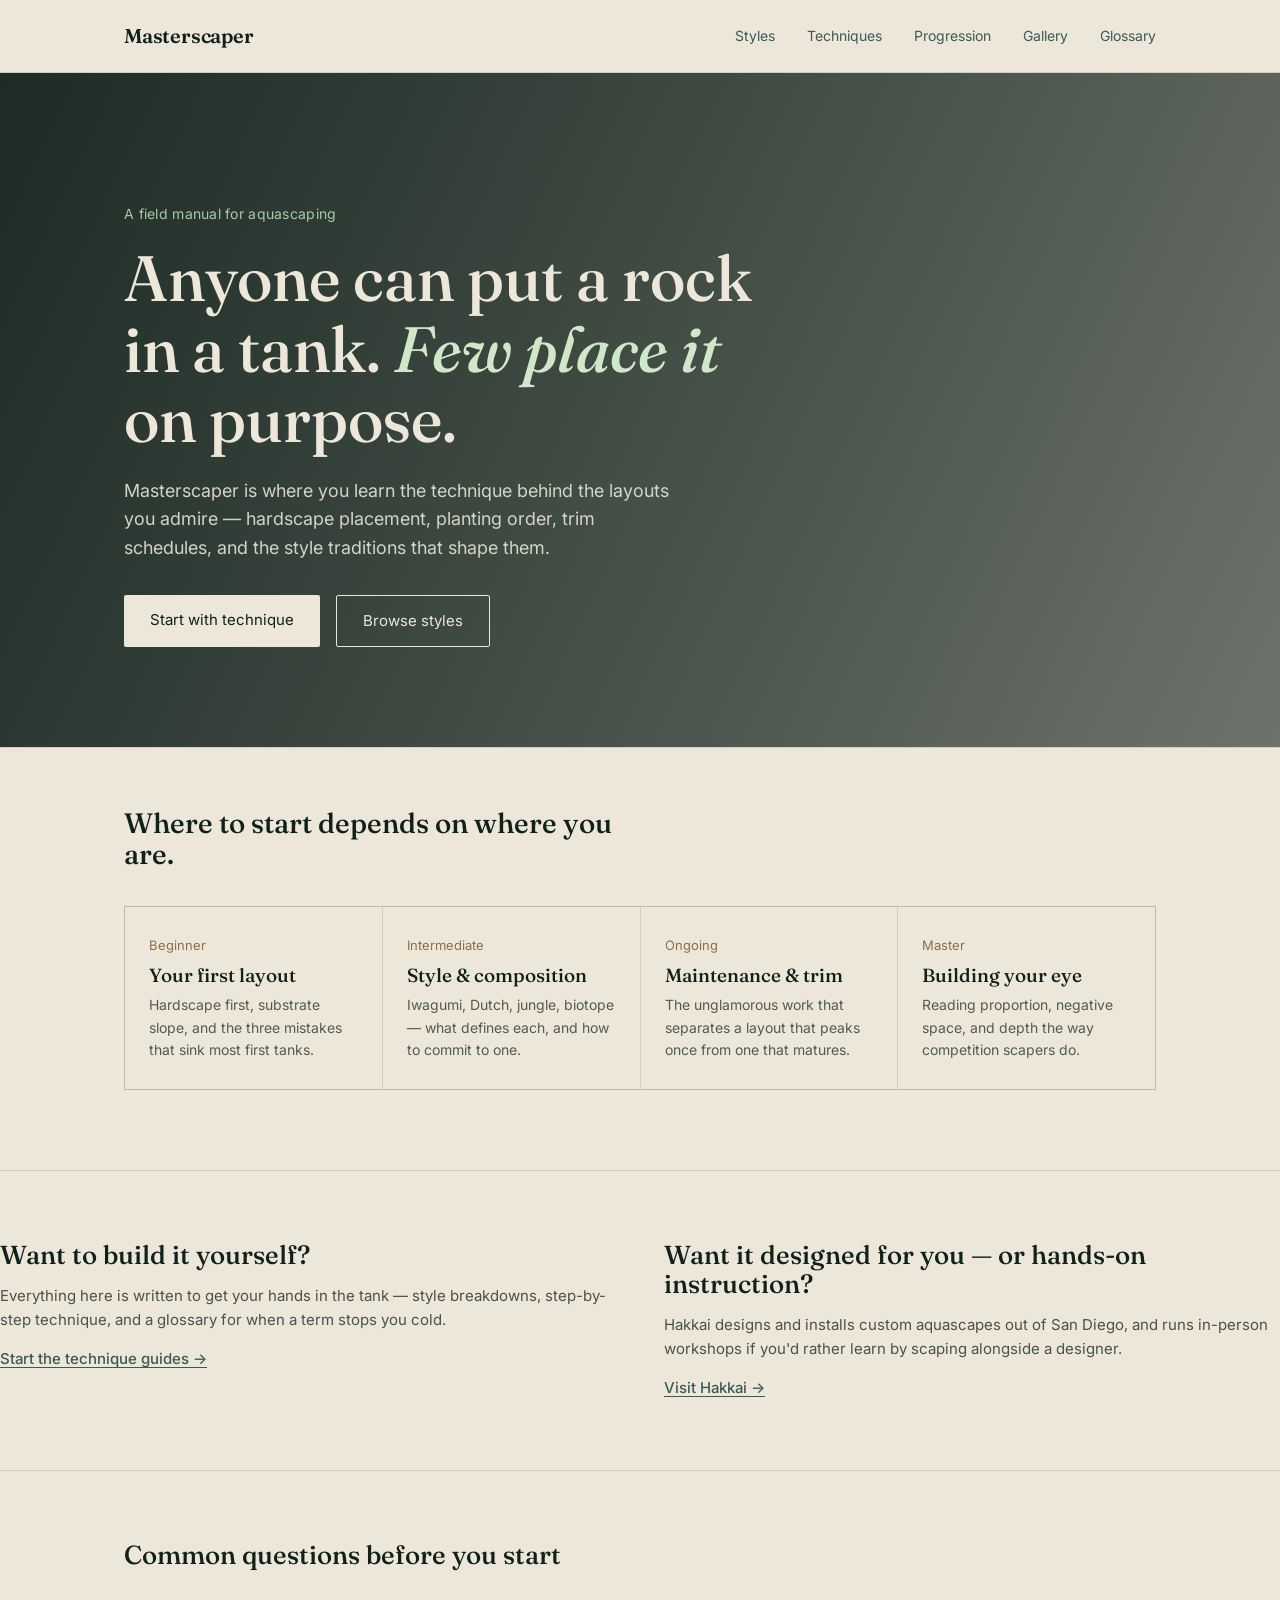
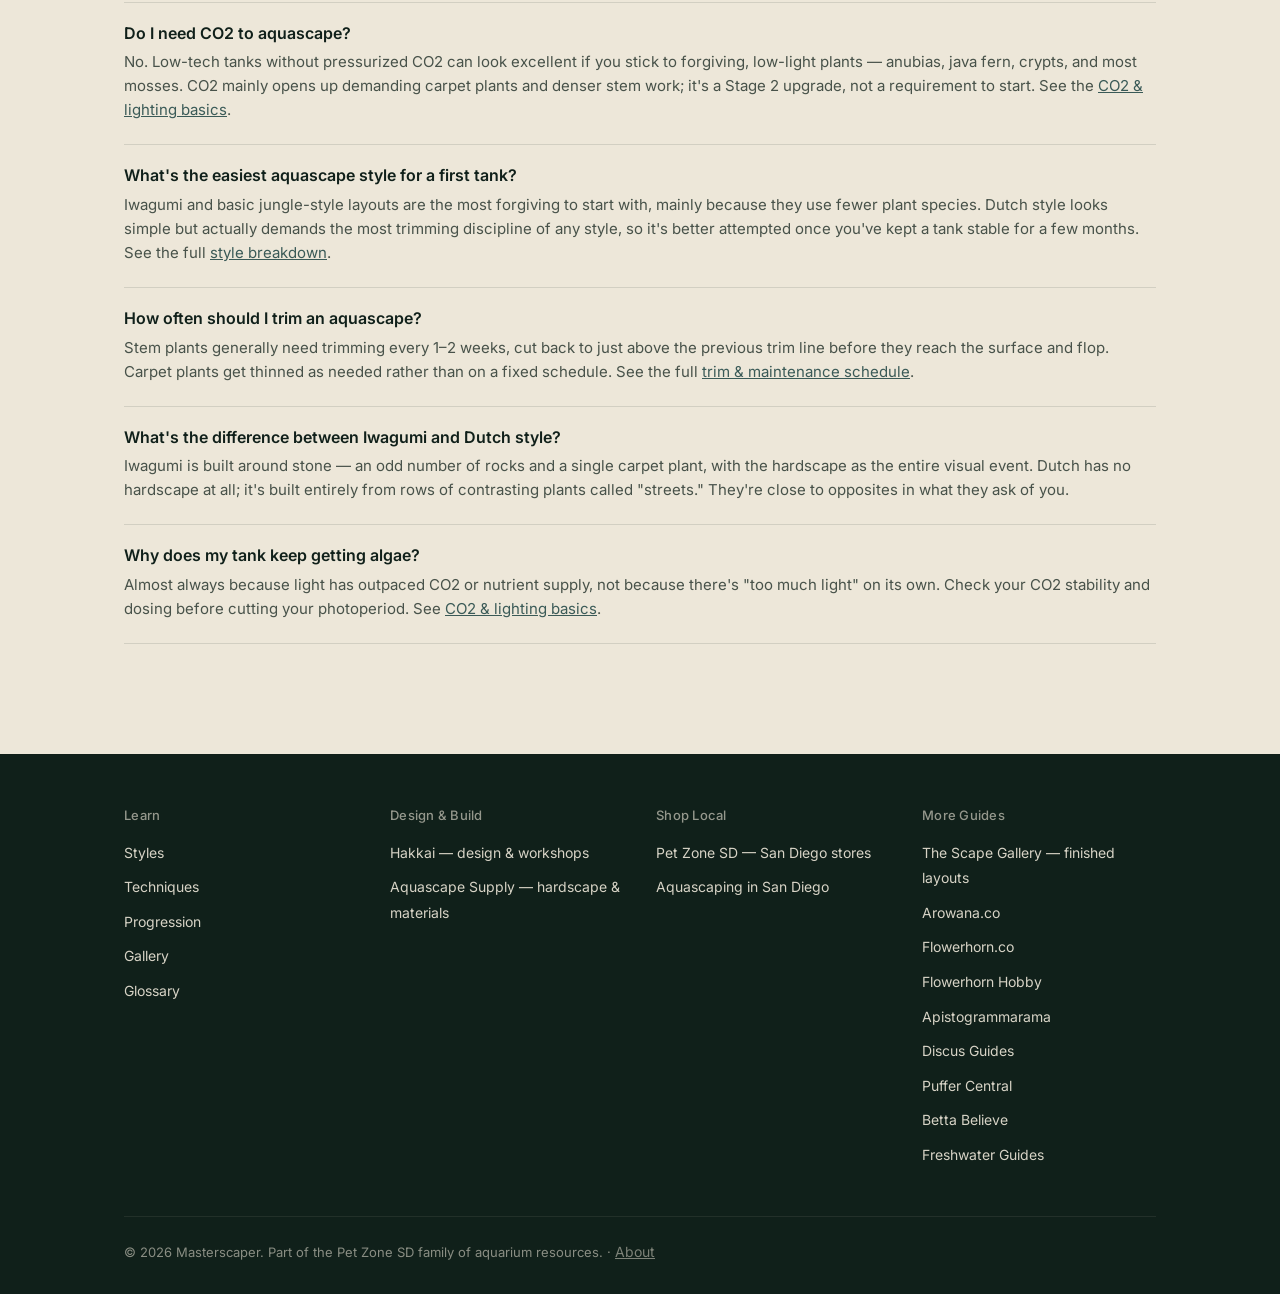
==== index.html @ ece09032 "Add reverse cross-link to The Scape Gallery in footer The Scape Gallery showcases finished aquascape" ====
<!DOCTYPE html>
<html lang="en">
<head>
    <meta name="msvalidate.01" content="78EAFB140CAFC64046FD54C83535925A" />
<meta charset="UTF-8">
<meta name="viewport" content="width=device-width, initial-scale=1">
<link rel="icon" type="image/svg+xml" href="/assets/favicon.svg">
<link rel="icon" type="image/png" sizes="32x32" href="/assets/favicon-32.png">
<link rel="apple-touch-icon" href="/assets/apple-touch-icon.png">
<meta name="theme-color" content="#10201A">
<title>Masterscaper — Learn to Aquascape</title>
<meta name="description" content="Master the craft of aquascaping. Style guides, hardscape technique, planting and maintenance — the field manual for building your own aquascape.">
<meta property="og:title" content="Masterscaper — Learn to Aquascape">
<meta property="og:description" content="Style guides, hardscape technique, planting and maintenance — the field manual for building your own aquascape.">
<meta property="og:url" content="https://masterscaper.com/">
<meta property="og:type" content="website">
<meta property="og:image" content="https://masterscaper.com/assets/og-cover.jpg">
<meta property="og:image:width" content="1200">
<meta property="og:image:height" content="630">
<meta name="twitter:card" content="summary_large_image">
<meta name="twitter:image" content="https://masterscaper.com/assets/og-cover.jpg">
<link rel="canonical" href="https://masterscaper.com/">
<link rel="preload" as="image" href="https://hakkai.com/cdn/shop/files/070D6C52-7E30-4061-B123-195C457882AE.jpg?width=1920" fetchpriority="high">
<link rel="preconnect" href="https://fonts.googleapis.com">
<link rel="preconnect" href="https://fonts.gstatic.com" crossorigin>
<link href="https://fonts.googleapis.com/css2?family=Fraunces:opsz,wght@9..144,400;9..144,500;9..144,600&family=Inter:wght@400;500;600&display=swap" rel="stylesheet">
<style>
  :root{
    --ink:#10201A;
    --sand:#EDE7D9;
    --moss:#5C7A5E;
    --driftwood:#8B6F47;
    --deepwater:#3A5A57;
  }
  *{box-sizing:border-box;margin:0;padding:0;}
  body{
    background:var(--sand);
    color:var(--ink);
    font-family:'Inter',sans-serif;
    line-height:1.6;
  }
  h1,h2,h3,.display{
    font-family:'Fraunces',serif;
    font-weight:500;
    line-height:1.1;
  }
  a{color:inherit;}
  .wrap{max-width:1080px;margin:0 auto;padding:0 24px;}

  header{
    padding:20px 0;
    border-bottom:1px solid rgba(16,32,26,0.12);
    position:relative;
  }
  header .wrap{display:flex;justify-content:space-between;align-items:center;flex-wrap:wrap;}
  .logo{font-family:'Fraunces',serif;font-size:20px;font-weight:600;letter-spacing:-0.01em;}
  nav a{margin-left:28px;font-size:14px;text-decoration:none;color:var(--deepwater);}
  nav a:hover{color:var(--ink);}

  .nav-toggle{display:none;flex-direction:column;justify-content:center;gap:5px;width:32px;height:32px;background:none;border:none;cursor:pointer;padding:0;}
  .nav-toggle span{display:block;width:22px;height:2px;background:var(--ink);transition:transform .2s ease, opacity .2s ease;}
  .nav-toggle.open span:nth-child(1){transform:translateY(7px) rotate(45deg);}
  .nav-toggle.open span:nth-child(2){opacity:0;}
  .nav-toggle.open span:nth-child(3){transform:translateY(-7px) rotate(-45deg);}

  .hero{
    padding:130px 0 100px;
    position:relative;
    overflow:hidden;
  }
  .hero-media{
    position:absolute;inset:0;overflow:hidden;z-index:0;
  }
  .hero-media img{
    position:absolute;inset:0;width:100%;height:100%;
    object-fit:cover;object-position:45% 42%;
    transform:scale(1.5);transform-origin:45% 42%;
  }
  .hero-overlay{
    position:absolute;inset:0;z-index:1;
    background:linear-gradient(115deg, rgba(16,32,26,0.94) 0%, rgba(16,32,26,0.82) 38%, rgba(16,32,26,0.58) 100%);
  }
  .hero .wrap{position:relative;z-index:2;}
  .hero .eyebrow{
    font-size:14px;color:#A9C9A6;margin-bottom:18px;max-width:520px;letter-spacing:0.02em;
  }
  .hero h1{
    font-size:clamp(38px,6vw,64px);
    max-width:820px;
    color:var(--sand);
  }
  .hero h1 em{font-style:italic;color:#CFE8C9;}
  .hero p{
    max-width:560px;
    font-size:18px;
    margin-top:22px;
    color:rgba(237,231,217,0.88);
  }
  .hero .actions{margin-top:32px;display:flex;gap:16px;flex-wrap:wrap;}
  .btn{
    display:inline-block;padding:13px 26px;font-size:15px;
    text-decoration:none;border-radius:2px;
  }
  .hero .btn-primary{background:var(--sand);color:var(--ink);}
  .hero .btn-secondary{border:1px solid var(--sand);color:var(--sand);}
  .btn-primary{background:var(--ink);color:var(--sand);}
  .btn-secondary{border:1px solid var(--ink);color:var(--ink);}
  @media (max-width:720px){
    .hero{padding:100px 0 72px;}
  }

  .tracks{padding:60px 0 80px;border-top:1px solid rgba(16,32,26,0.12);}
  .tracks h2{font-size:28px;margin-bottom:36px;max-width:520px;}
  .track-list{display:grid;grid-template-columns:repeat(auto-fit,minmax(230px,1fr));gap:1px;background:rgba(16,32,26,0.12);border:1px solid rgba(16,32,26,0.12);}
  .track{background:var(--sand);padding:28px 24px;}
  .track .num{font-size:13px;color:var(--driftwood);display:block;margin-bottom:10px;}
  .track h3{font-size:19px;margin-bottom:8px;}
  .track p{font-size:14px;color:rgba(16,32,26,0.7);}

  .split{
    display:grid;grid-template-columns:1fr 1fr;gap:48px;
    padding:70px 0;border-top:1px solid rgba(16,32,26,0.12);
    align-items:start;
  }
  .split h2{font-size:26px;margin-bottom:14px;}
  .split p{font-size:15px;color:rgba(16,32,26,0.75);margin-bottom:14px;}
  .split a.linkout{font-size:15px;font-weight:500;color:var(--deepwater);text-decoration:underline;text-underline-offset:3px;}

  footer{border-top:1px solid rgba(16,32,26,0.15);background:var(--ink);color:var(--sand);padding:50px 0 30px;margin-top:40px;}
  footer .foot-grid{display:grid;grid-template-columns:repeat(auto-fit,minmax(180px,1fr));gap:32px;margin-bottom:40px;}
  footer h4{font-size:13px;text-transform:none;color:var(--sand);opacity:0.6;margin-bottom:14px;font-weight:500;letter-spacing:0.02em;}
  footer ul{list-style:none;}
  footer li{margin-bottom:9px;}
  footer a{font-size:14px;text-decoration:none;color:var(--sand);opacity:0.9;}
  footer a:hover{opacity:1;text-decoration:underline;}
  .foot-bottom{font-size:13px;opacity:0.55;padding-top:24px;border-top:1px solid rgba(237,231,217,0.15);}

  .faq{padding:70px 0;border-top:1px solid rgba(16,32,26,0.12);}
  .faq h2{font-size:26px;margin-bottom:32px;max-width:520px;}
  .faq-item{padding:22px 0;border-bottom:1px solid rgba(16,32,26,0.12);}
  .faq-item:first-of-type{border-top:1px solid rgba(16,32,26,0.12);}
  .faq-item h3{font-family:'Inter',sans-serif;font-weight:600;font-size:16px;margin-bottom:8px;}
  .faq-item p{font-size:15px;color:rgba(16,32,26,0.75);}

  @media (max-width:720px){
    .split{grid-template-columns:1fr;}

    .nav-toggle{display:flex;}
    nav{
      display:none;
      order:3;
      width:100%;
      flex-direction:column;
      margin-top:18px;
      padding-top:4px;
      border-top:1px solid rgba(16,32,26,0.1);
    }
    nav.open{display:flex;}
    nav a{
      margin-left:0;
      font-size:16px;
      padding:14px 2px;
      border-bottom:1px solid rgba(16,32,26,0.08);
    }
    nav a:last-child{border-bottom:none;}
  }
</style>
</head>
<body>

<header>
  <div class="wrap">
    <div class="logo">Masterscaper</div>
    <button class="nav-toggle" aria-label="Toggle menu" aria-expanded="false" aria-controls="site-nav">
      <span></span><span></span><span></span>
    </button>
    <nav id="site-nav">
      <a href="/styles/">Styles</a>
      <a href="/techniques/">Techniques</a>
      <a href="/progression/">Progression</a>
      <a href="/gallery/">Gallery</a>
      <a href="/glossary/">Glossary</a>
    </nav>
  </div>
</header>

<section class="hero">
  <div class="hero-media" aria-hidden="true">
    <img src="https://hakkai.com/cdn/shop/files/070D6C52-7E30-4061-B123-195C457882AE.jpg?width=1920" alt="" loading="eager" fetchpriority="high">
  </div>
  <div class="hero-overlay"></div>
  <div class="wrap">
    <div class="eyebrow">A field manual for aquascaping</div>
    <h1>Anyone can put a rock<br>in a tank. <em>Few place it</em><br>on purpose.</h1>
    <p>Masterscaper is where you learn the technique behind the layouts you admire — hardscape placement, planting order, trim schedules, and the style traditions that shape them.</p>
    <div class="actions">
      <a href="/techniques/" class="btn btn-primary">Start with technique</a>
      <a href="/styles/" class="btn btn-secondary">Browse styles</a>
    </div>
  </div>
</section>

<section class="tracks">
  <div class="wrap">
    <h2>Where to start depends on where you are.</h2>
    <div class="track-list">
      <div class="track">
        <span class="num">Beginner</span>
        <h3>Your first layout</h3>
        <p>Hardscape first, substrate slope, and the three mistakes that sink most first tanks.</p>
      </div>
      <div class="track">
        <span class="num">Intermediate</span>
        <h3>Style & composition</h3>
        <p>Iwagumi, Dutch, jungle, biotope — what defines each, and how to commit to one.</p>
      </div>
      <div class="track">
        <span class="num">Ongoing</span>
        <h3>Maintenance & trim</h3>
        <p>The unglamorous work that separates a layout that peaks once from one that matures.</p>
      </div>
      <div class="track">
        <span class="num">Master</span>
        <h3>Building your eye</h3>
        <p>Reading proportion, negative space, and depth the way competition scapers do.</p>
      </div>
    </div>
  </div>
</section>

<section class="split">
  <div class="wrap" style="display:contents;">
    <div>
      <h2>Want to build it yourself?</h2>
      <p>Everything here is written to get your hands in the tank — style breakdowns, step-by-step technique, and a glossary for when a term stops you cold.</p>
      <a class="linkout" href="/techniques/">Start the technique guides →</a>
    </div>
    <div>
      <h2>Want it designed for you — or hands-on instruction?</h2>
      <p>Hakkai designs and installs custom aquascapes out of San Diego, and runs in-person workshops if you'd rather learn by scaping alongside a designer.</p>
      <a class="linkout" href="https://hakkai.com" target="_blank" rel="noopener">Visit Hakkai →</a>
    </div>
  </div>
</section>

<section class="faq">
  <div class="wrap">
    <h2>Common questions before you start</h2>
    <div class="faq-item">
      <h3>Do I need CO2 to aquascape?</h3>
      <p>No. Low-tech tanks without pressurized CO2 can look excellent if you stick to forgiving, low-light plants — anubias, java fern, crypts, and most mosses. CO2 mainly opens up demanding carpet plants and denser stem work; it's a Stage 2 upgrade, not a requirement to start. See the <a href="/techniques/#co2-light" style="color:var(--deepwater);">CO2 & lighting basics</a>.</p>
    </div>
    <div class="faq-item">
      <h3>What's the easiest aquascape style for a first tank?</h3>
      <p>Iwagumi and basic jungle-style layouts are the most forgiving to start with, mainly because they use fewer plant species. Dutch style looks simple but actually demands the most trimming discipline of any style, so it's better attempted once you've kept a tank stable for a few months. See the full <a href="/styles/" style="color:var(--deepwater);">style breakdown</a>.</p>
    </div>
    <div class="faq-item">
      <h3>How often should I trim an aquascape?</h3>
      <p>Stem plants generally need trimming every 1–2 weeks, cut back to just above the previous trim line before they reach the surface and flop. Carpet plants get thinned as needed rather than on a fixed schedule. See the full <a href="/techniques/#maintenance" style="color:var(--deepwater);">trim & maintenance schedule</a>.</p>
    </div>
    <div class="faq-item">
      <h3>What's the difference between Iwagumi and Dutch style?</h3>
      <p>Iwagumi is built around stone — an odd number of rocks and a single carpet plant, with the hardscape as the entire visual event. Dutch has no hardscape at all; it's built entirely from rows of contrasting plants called "streets." They're close to opposites in what they ask of you.</p>
    </div>
    <div class="faq-item">
      <h3>Why does my tank keep getting algae?</h3>
      <p>Almost always because light has outpaced CO2 or nutrient supply, not because there's "too much light" on its own. Check your CO2 stability and dosing before cutting your photoperiod. See <a href="/techniques/#co2-light" style="color:var(--deepwater);">CO2 & lighting basics</a>.</p>
    </div>
  </div>
</section>

<footer>
  <div class="wrap">
    <div class="foot-grid">
      <div>
        <h4>Learn</h4>
        <ul>
          <li><a href="/styles/">Styles</a></li>
          <li><a href="/techniques/">Techniques</a></li>
          <li><a href="/progression/">Progression</a></li>
          <li><a href="/gallery/">Gallery</a></li>
          <li><a href="/glossary/">Glossary</a></li>
        </ul>
      </div>
      <div>
        <h4>Design & Build</h4>
        <ul>
          <li><a href="https://hakkai.com" target="_blank" rel="noopener">Hakkai — design & workshops</a></li>
          <li><a href="https://aquascapesupply.co" target="_blank" rel="noopener">Aquascape Supply — hardscape & materials</a></li>
        </ul>
      </div>
      <div>
        <h4>Shop Local</h4>
        <ul>
          <li><a href="https://petzonesd.com" target="_blank" rel="noopener">Pet Zone SD — San Diego stores</a></li>
          <li><a href="https://petzonesd.com/aquascaping-san-diego/" target="_blank" rel="noopener">Aquascaping in San Diego</a></li>
        </ul>
      </div>
      <div>
        <h4>More Guides</h4>
        <ul>
          <li><a href="https://thescapegallery.com" target="_blank" rel="noopener">The Scape Gallery — finished layouts</a></li>
          <li><a href="https://arowana.co" target="_blank" rel="noopener">Arowana.co</a></li>
          <li><a href="https://flowerhorn.co" target="_blank" rel="noopener">Flowerhorn.co</a></li>
          <li><a href="https://flowerhornhobby.com" target="_blank" rel="noopener">Flowerhorn Hobby</a></li>
          <li><a href="https://apistogrammarama.com" target="_blank" rel="noopener">Apistogrammarama</a></li>
          <li><a href="https://discusguides.com" target="_blank" rel="noopener">Discus Guides</a></li>
          <li><a href="https://puffercentral.com" target="_blank" rel="noopener">Puffer Central</a></li>
          <li><a href="https://bettabelieve.com" target="_blank" rel="noopener">Betta Believe</a></li>
          <li><a href="https://freshwaterguides.com" target="_blank" rel="noopener">Freshwater Guides</a></li>
        </ul>
      </div>
    </div>
    <div class="foot-bottom">© 2026 Masterscaper. Part of the Pet Zone SD family of aquarium resources. · <a href="/about/" style="text-decoration:underline;">About</a></div>
  </div>
</footer>

<script type="application/ld+json">
{
  "@context": "https://schema.org",
  "@type": "Organization",
  "name": "Masterscaper",
  "url": "https://masterscaper.com",
  "logo": "https://masterscaper.com/assets/apple-touch-icon.png",
  "description": "Aquascaping technique and education resource — styles, hardscape, planting, and maintenance guides.",
  "sameAs": [
    "https://www.petzonesd.com/#organization",
    "https://hakkai.com",
    "https://aquascapesupply.co"
  ]
}
</script>

<script type="application/ld+json">
{
  "@context": "https://schema.org",
  "@type": "WebSite",
  "name": "Masterscaper",
  "url": "https://masterscaper.com",
  "description": "Aquascaping technique and education resource — styles, hardscape, planting, and maintenance guides.",
  "publisher": {"@type": "Organization", "name": "Masterscaper"}
}
</script>

<script type="application/ld+json">
{
  "@context": "https://schema.org",
  "@type": "FAQPage",
  "mainEntity": [
    {
      "@type": "Question",
      "name": "Do I need CO2 to aquascape?",
      "acceptedAnswer": {"@type": "Answer", "text": "No. Low-tech tanks without pressurized CO2 can look excellent if you stick to forgiving, low-light plants — anubias, java fern, crypts, and most mosses. CO2 mainly opens up demanding carpet plants and denser stem work; it's a stage-two upgrade, not a requirement to start."}
    },
    {
      "@type": "Question",
      "name": "What's the easiest aquascape style for a first tank?",
      "acceptedAnswer": {"@type": "Answer", "text": "Iwagumi and basic jungle-style layouts are the most forgiving to start with, mainly because they use fewer plant species. Dutch style looks simple but actually demands the most trimming discipline of any style, so it's better attempted once you've kept a tank stable for a few months."}
    },
    {
      "@type": "Question",
      "name": "How often should I trim an aquascape?",
      "acceptedAnswer": {"@type": "Answer", "text": "Stem plants generally need trimming every 1–2 weeks, cut back to just above the previous trim line before they reach the surface and flop. Carpet plants get thinned as needed rather than on a fixed schedule."}
    },
    {
      "@type": "Question",
      "name": "What's the difference between Iwagumi and Dutch style?",
      "acceptedAnswer": {"@type": "Answer", "text": "Iwagumi is built around stone — an odd number of rocks and a single carpet plant, with the hardscape as the entire visual event. Dutch has no hardscape at all; it's built entirely from rows of contrasting plants called streets."}
    },
    {
      "@type": "Question",
      "name": "Why does my tank keep getting algae?",
      "acceptedAnswer": {"@type": "Answer", "text": "Almost always because light has outpaced CO2 or nutrient supply, not because there's too much light on its own. Check CO2 stability and dosing before cutting the photoperiod."}
    }
  ]
}
</script>

<script src="/assets/nav.js" defer></script>
</body>
</html>
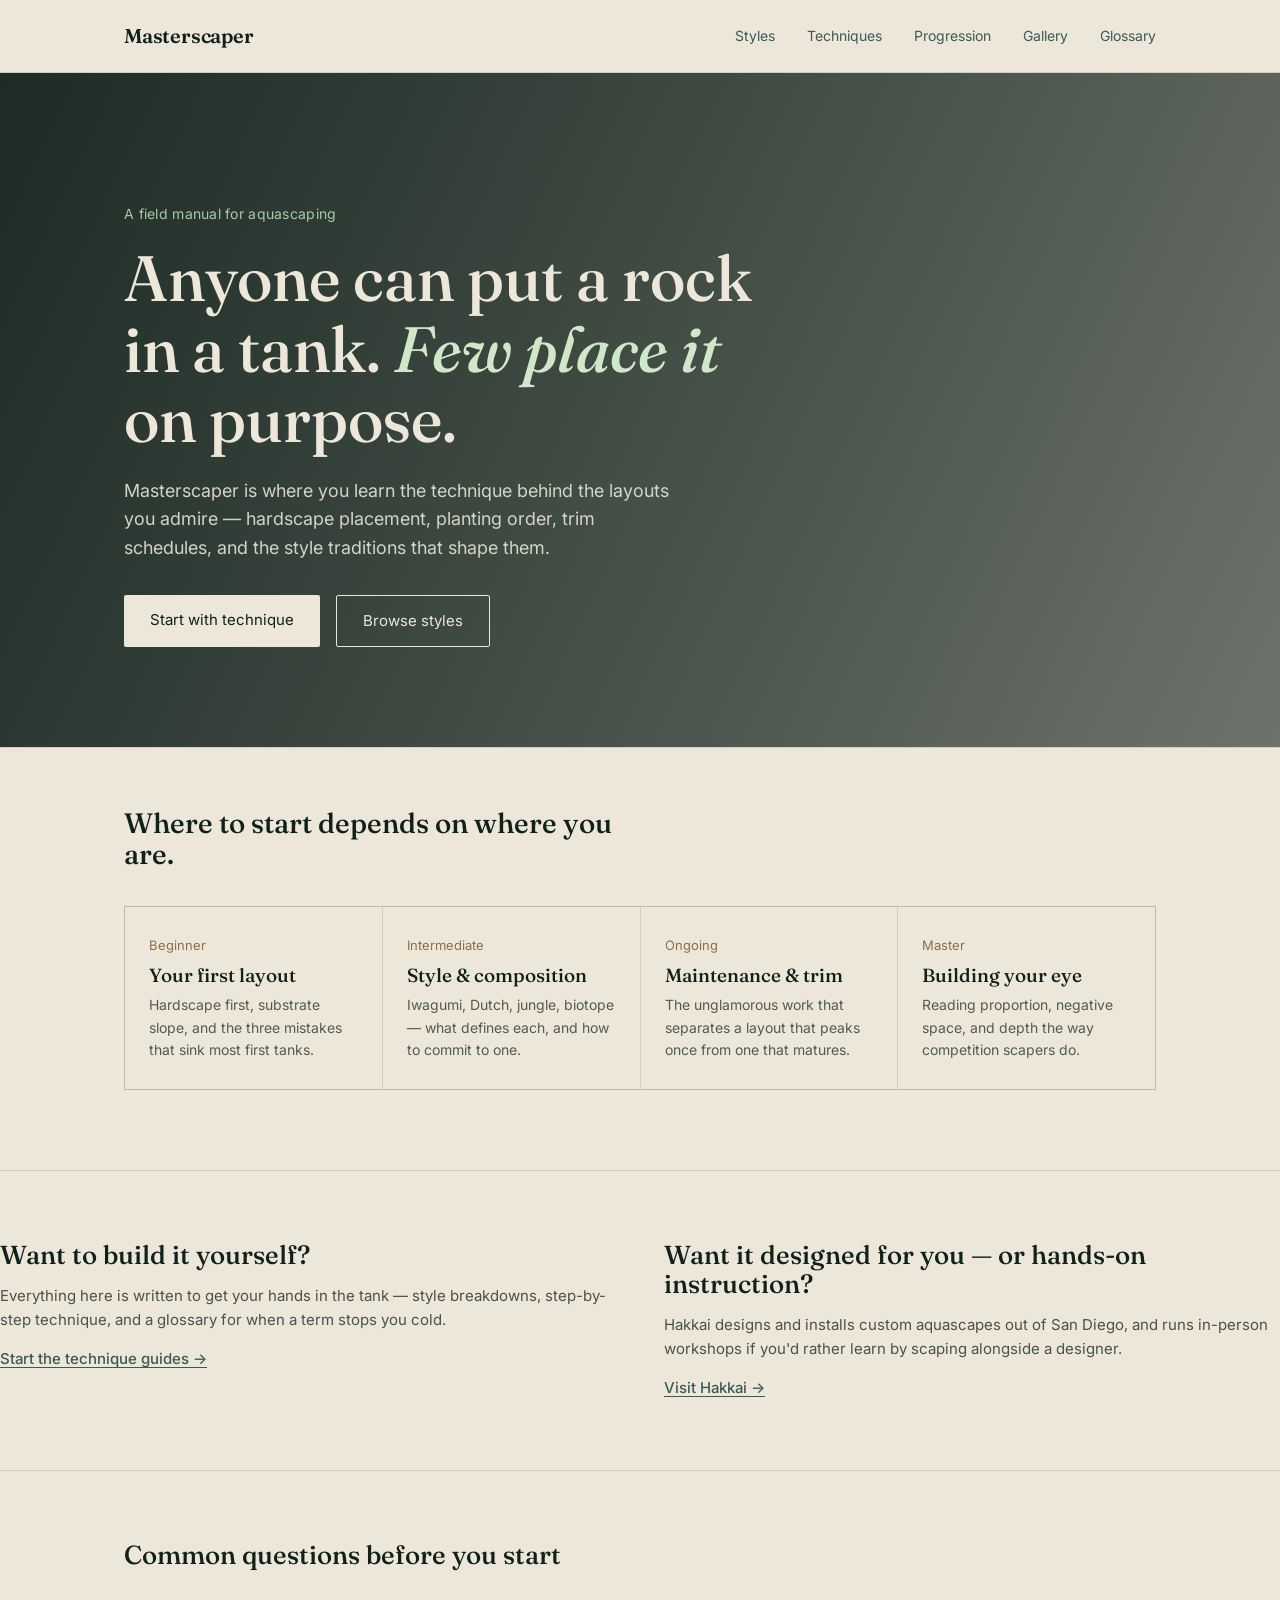
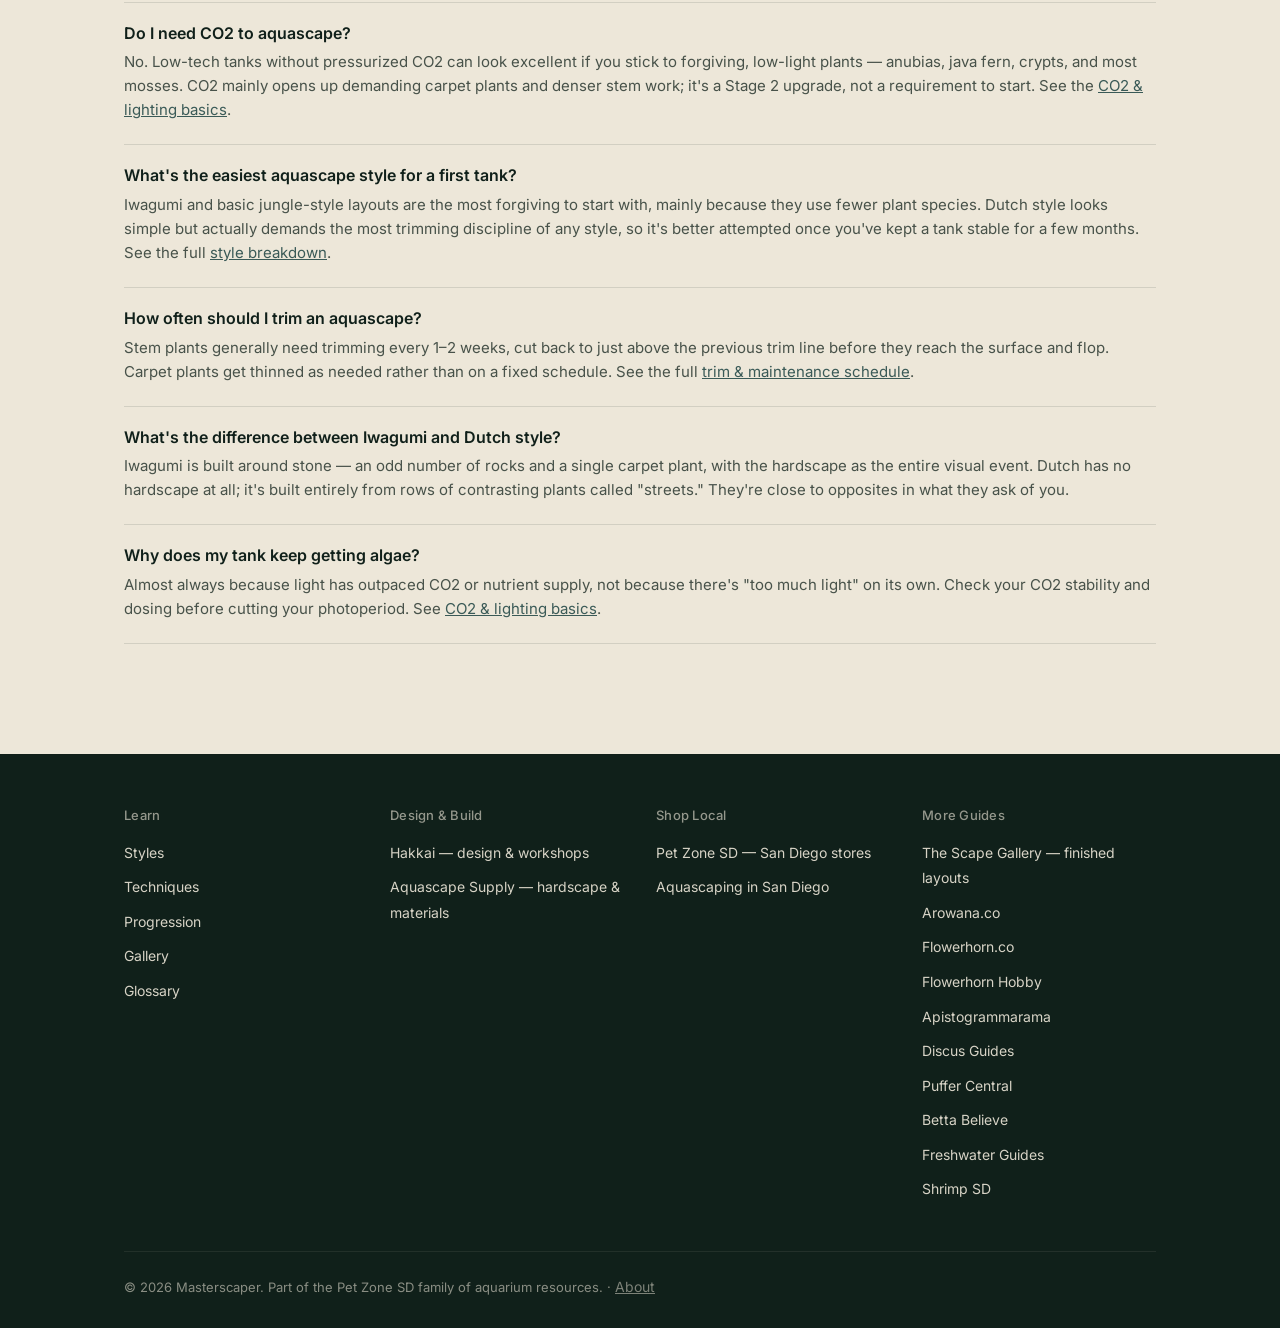
==== commit d6aecf2f: "Add Shrimp SD to all 8 pages' footer sibling links shrimpsd.com launched on its own repo/domain in e" ====
--- a/index.html
+++ b/index.html
@@ -308,6 +308,7 @@
           <li><a href="https://puffercentral.com" target="_blank" rel="noopener">Puffer Central</a></li>
           <li><a href="https://bettabelieve.com" target="_blank" rel="noopener">Betta Believe</a></li>
           <li><a href="https://freshwaterguides.com" target="_blank" rel="noopener">Freshwater Guides</a></li>
+          <li><a href="https://shrimpsd.com" target="_blank" rel="noopener">Shrimp SD</a></li>
         </ul>
       </div>
     </div>
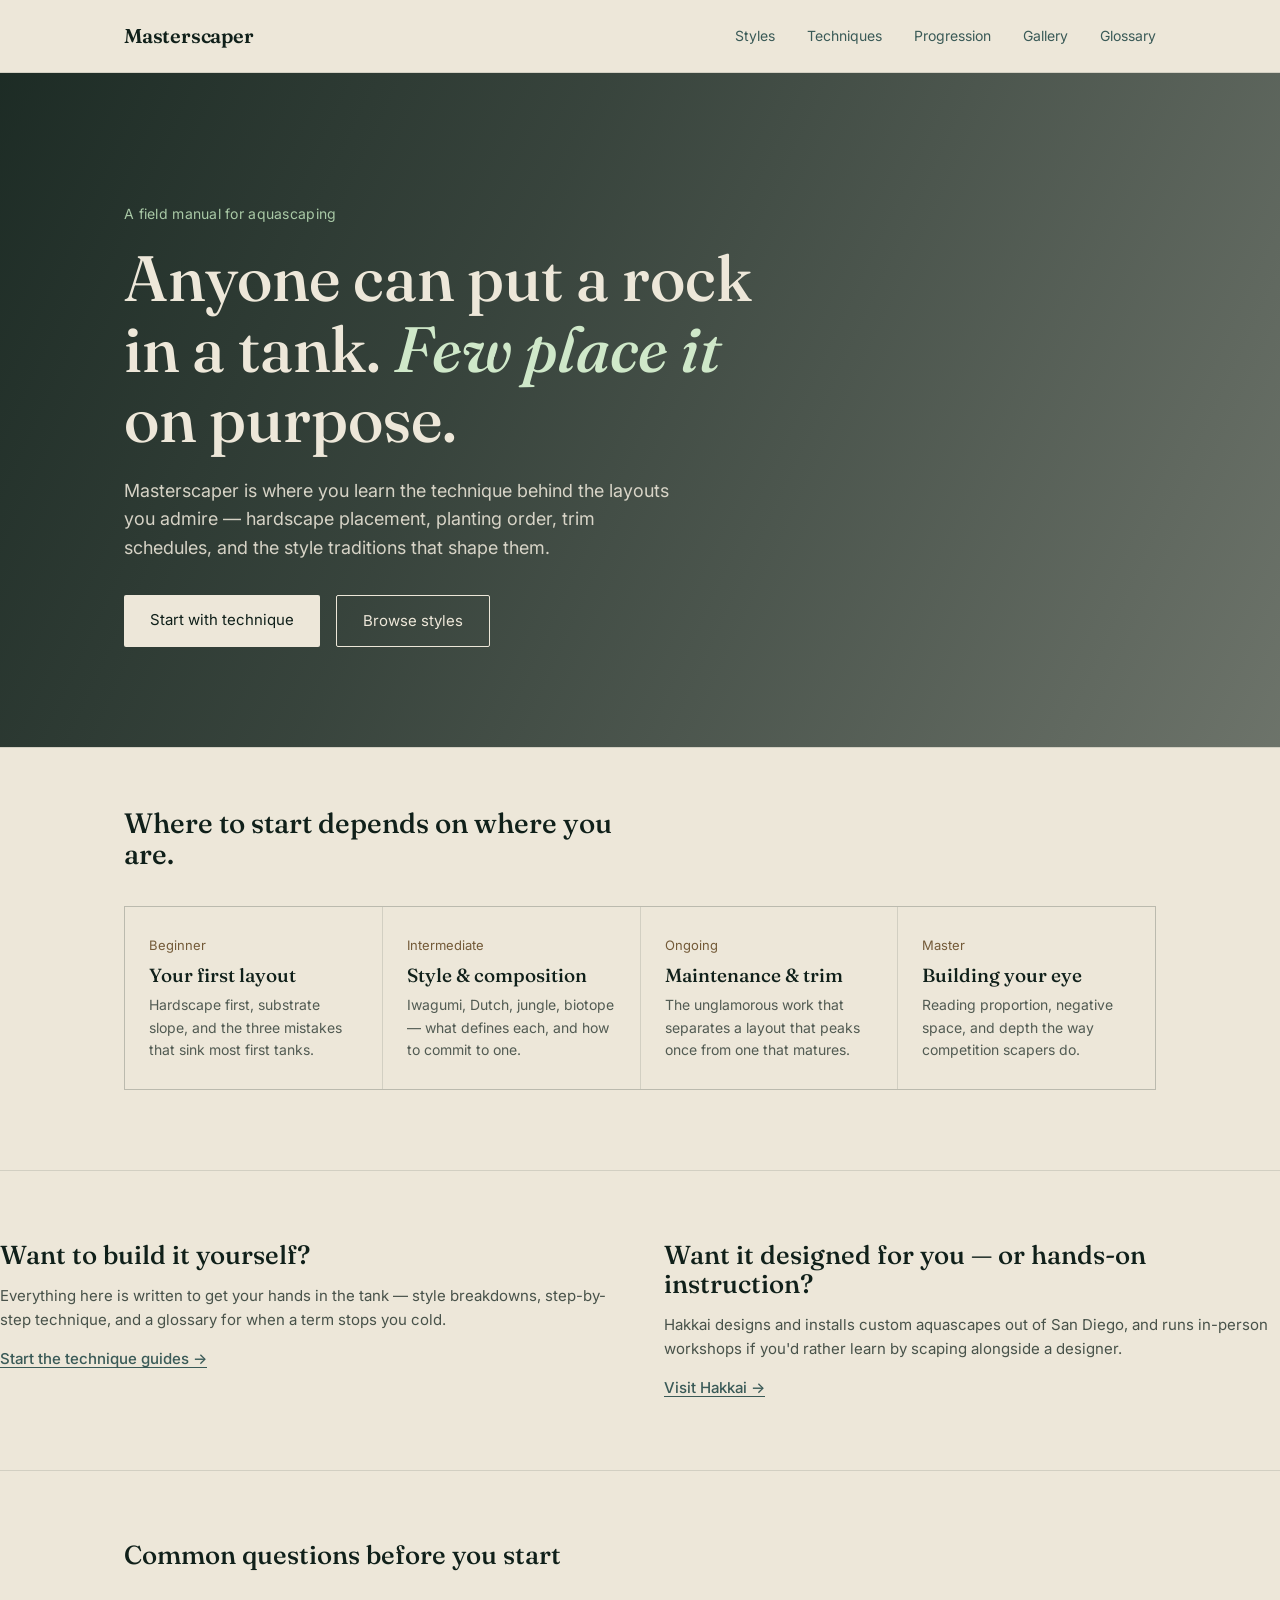
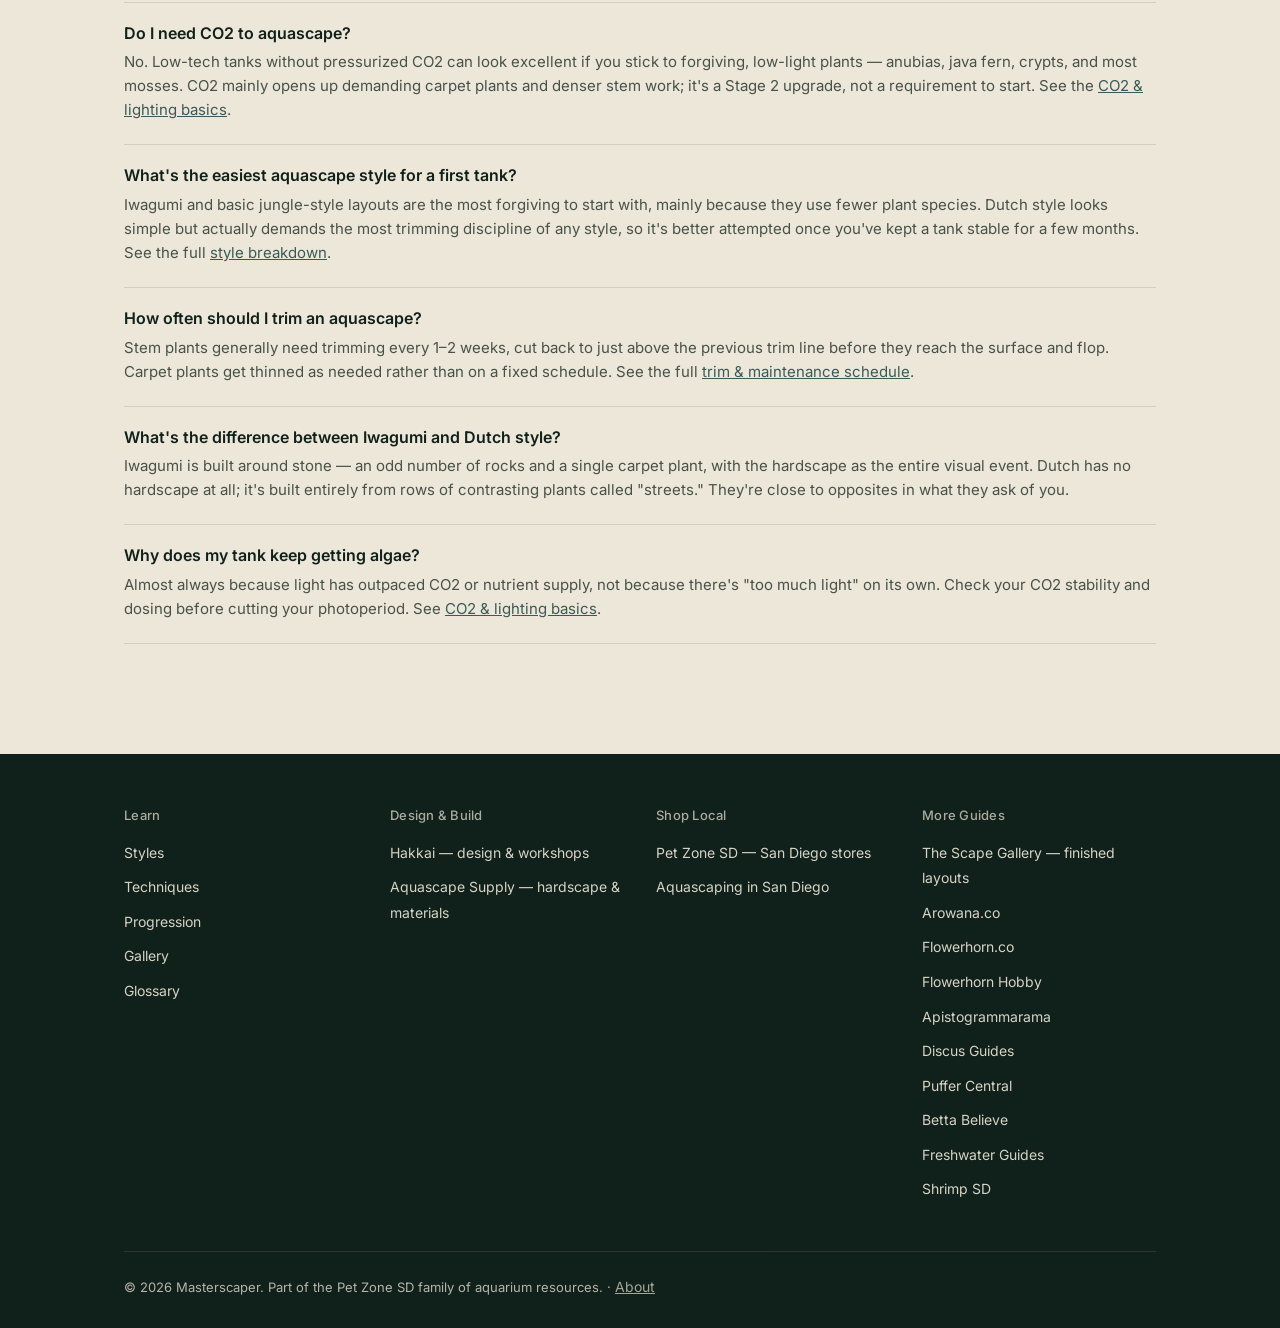
==== commit 1d6976e0: "Accessibility pass: skip link, main landmark, focus rings, contrast, heading order, reduced motion -" ====
--- a/index.html
+++ b/index.html
@@ -113,7 +113,7 @@
   .tracks h2{font-size:28px;margin-bottom:36px;max-width:520px;}
   .track-list{display:grid;grid-template-columns:repeat(auto-fit,minmax(230px,1fr));gap:1px;background:rgba(16,32,26,0.12);border:1px solid rgba(16,32,26,0.12);}
   .track{background:var(--sand);padding:28px 24px;}
-  .track .num{font-size:13px;color:var(--driftwood);display:block;margin-bottom:10px;}
+  .track .num{font-size:13px;color:#735A38;display:block;margin-bottom:10px;}
   .track h3{font-size:19px;margin-bottom:8px;}
   .track p{font-size:14px;color:rgba(16,32,26,0.7);}
 
@@ -128,12 +128,12 @@
 
   footer{border-top:1px solid rgba(16,32,26,0.15);background:var(--ink);color:var(--sand);padding:50px 0 30px;margin-top:40px;}
   footer .foot-grid{display:grid;grid-template-columns:repeat(auto-fit,minmax(180px,1fr));gap:32px;margin-bottom:40px;}
-  footer h4{font-size:13px;text-transform:none;color:var(--sand);opacity:0.6;margin-bottom:14px;font-weight:500;letter-spacing:0.02em;}
+  footer h4{font-size:13px;text-transform:none;color:var(--sand);opacity:0.7;margin-bottom:14px;font-weight:500;letter-spacing:0.02em;}
   footer ul{list-style:none;}
   footer li{margin-bottom:9px;}
   footer a{font-size:14px;text-decoration:none;color:var(--sand);opacity:0.9;}
   footer a:hover{opacity:1;text-decoration:underline;}
-  .foot-bottom{font-size:13px;opacity:0.55;padding-top:24px;border-top:1px solid rgba(237,231,217,0.15);}
+  .foot-bottom{font-size:13px;opacity:0.75;padding-top:24px;border-top:1px solid rgba(237,231,217,0.15);}
 
   .faq{padding:70px 0;border-top:1px solid rgba(16,32,26,0.12);}
   .faq h2{font-size:26px;margin-bottom:32px;max-width:520px;}
@@ -164,9 +164,20 @@
     }
     nav a:last-child{border-bottom:none;}
   }
+
+/* Accessibility */
+.skip-link{position:absolute;left:12px;top:-60px;z-index:1000;background:var(--ink);color:var(--sand);padding:10px 16px;font-size:14px;text-decoration:none;border-radius:2px;}
+.skip-link:focus{top:12px;}
+a:focus-visible,button:focus-visible{outline:3px solid #3A5A57;outline-offset:3px;border-radius:2px;}
+.hero a:focus-visible,.page-hero.has-photo a:focus-visible,footer a:focus-visible,.skip-link:focus-visible{outline-color:#EDE7D9;}
+main{display:block;}
+footer .foot-h{font-family:'Inter',sans-serif;font-size:13px;line-height:1.6;text-transform:none;color:var(--sand);opacity:0.7;margin-bottom:14px;font-weight:500;letter-spacing:0.02em;}
+nav a{padding-top:4px;padding-bottom:4px;display:inline-block;}
+@media (prefers-reduced-motion:reduce){*,*::before,*::after{transition:none !important;animation:none !important;scroll-behavior:auto !important;}}
 </style>
 </head>
 <body>
+<a class="skip-link" href="#main">Skip to main content</a>
 
 <header>
   <div class="wrap">
@@ -174,7 +185,7 @@
     <button class="nav-toggle" aria-label="Toggle menu" aria-expanded="false" aria-controls="site-nav">
       <span></span><span></span><span></span>
     </button>
-    <nav id="site-nav">
+    <nav id="site-nav" aria-label="Primary">
       <a href="/styles/">Styles</a>
       <a href="/techniques/">Techniques</a>
       <a href="/progression/">Progression</a>
@@ -184,6 +195,8 @@
   </div>
 </header>
 
+<main id="main">
+
 <section class="hero">
   <div class="hero-media" aria-hidden="true">
     <img src="https://hakkai.com/cdn/shop/files/070D6C52-7E30-4061-B123-195C457882AE.jpg?width=1920" alt="" loading="eager" fetchpriority="high">
@@ -269,11 +282,13 @@
   </div>
 </section>
 
+</main>
+
 <footer>
   <div class="wrap">
     <div class="foot-grid">
       <div>
-        <h4>Learn</h4>
+        <h2 class="foot-h">Learn</h2>
         <ul>
           <li><a href="/styles/">Styles</a></li>
           <li><a href="/techniques/">Techniques</a></li>
@@ -283,21 +298,21 @@
         </ul>
       </div>
       <div>
-        <h4>Design & Build</h4>
+        <h2 class="foot-h">Design & Build</h2>
         <ul>
           <li><a href="https://hakkai.com" target="_blank" rel="noopener">Hakkai — design & workshops</a></li>
           <li><a href="https://aquascapesupply.co" target="_blank" rel="noopener">Aquascape Supply — hardscape & materials</a></li>
         </ul>
       </div>
       <div>
-        <h4>Shop Local</h4>
+        <h2 class="foot-h">Shop Local</h2>
         <ul>
           <li><a href="https://petzonesd.com" target="_blank" rel="noopener">Pet Zone SD — San Diego stores</a></li>
           <li><a href="https://petzonesd.com/aquascaping-san-diego/" target="_blank" rel="noopener">Aquascaping in San Diego</a></li>
         </ul>
       </div>
       <div>
-        <h4>More Guides</h4>
+        <h2 class="foot-h">More Guides</h2>
         <ul>
           <li><a href="https://thescapegallery.com" target="_blank" rel="noopener">The Scape Gallery — finished layouts</a></li>
           <li><a href="https://arowana.co" target="_blank" rel="noopener">Arowana.co</a></li>
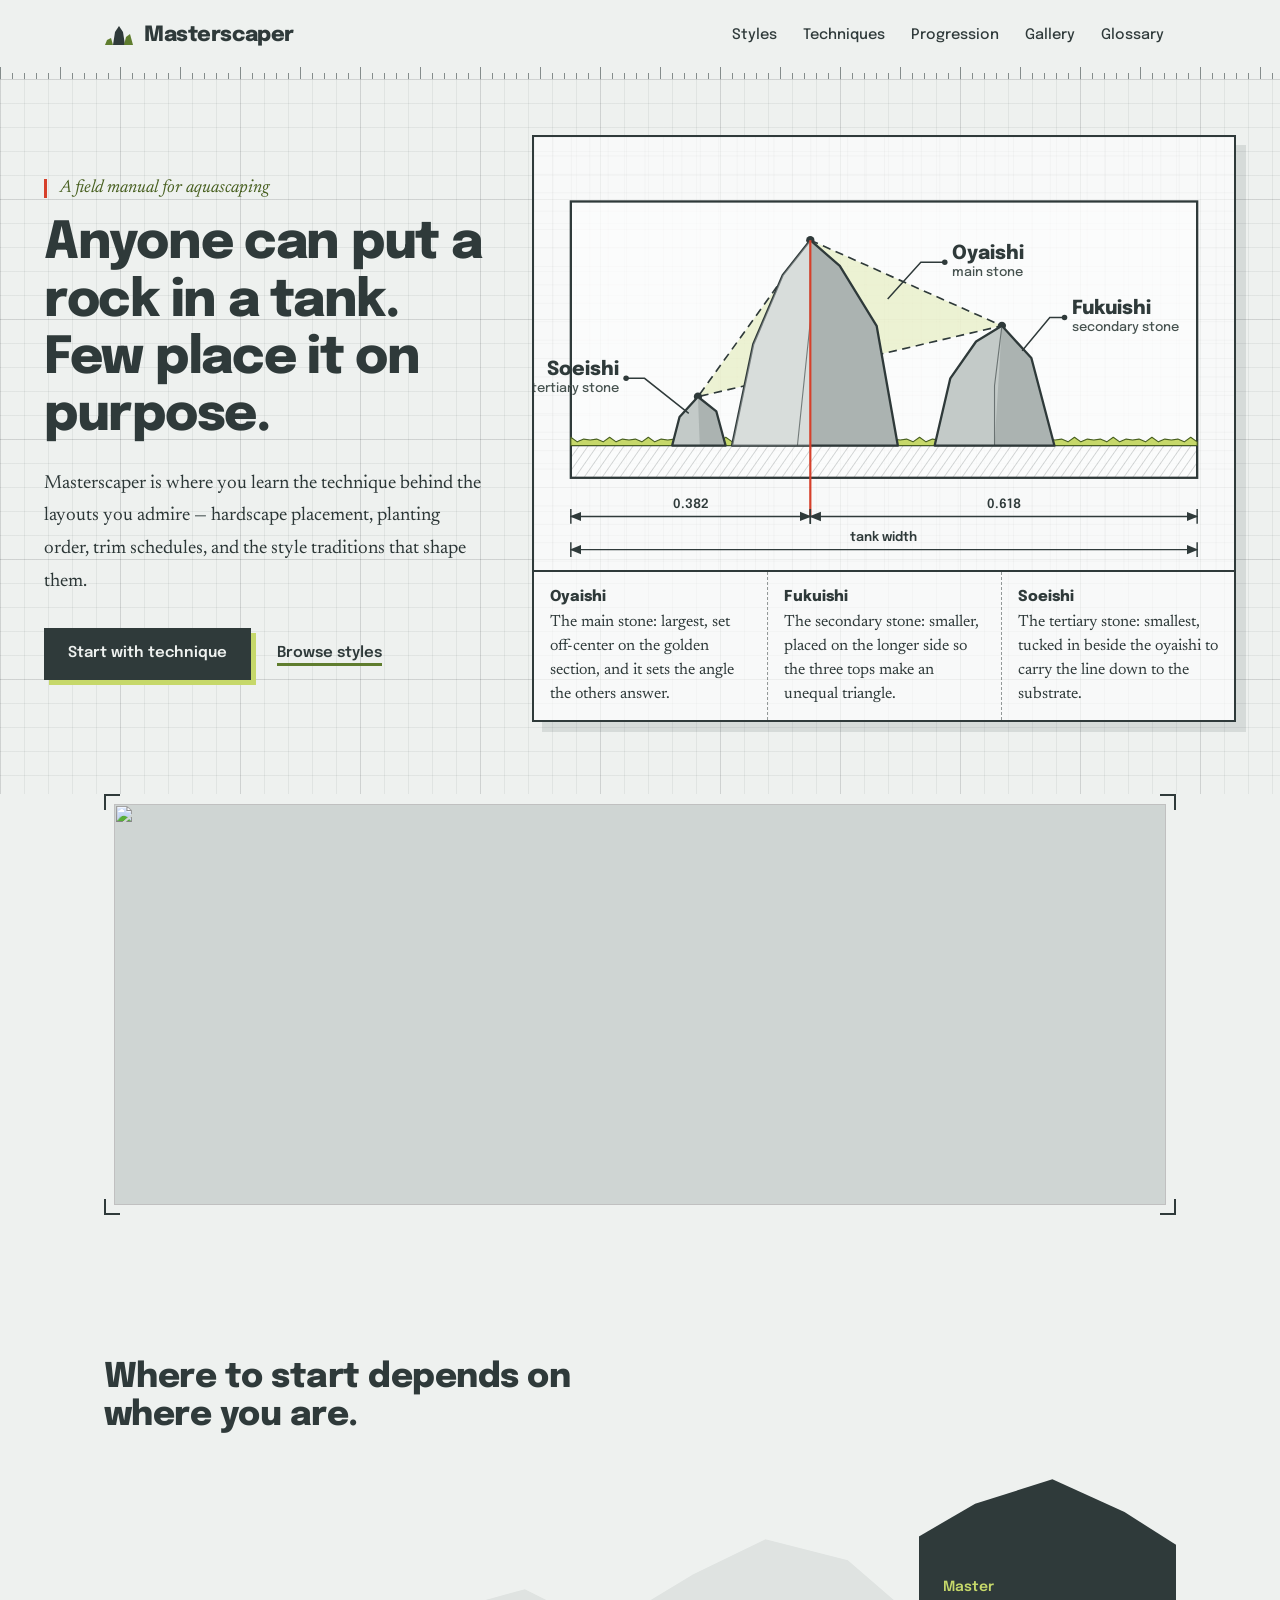
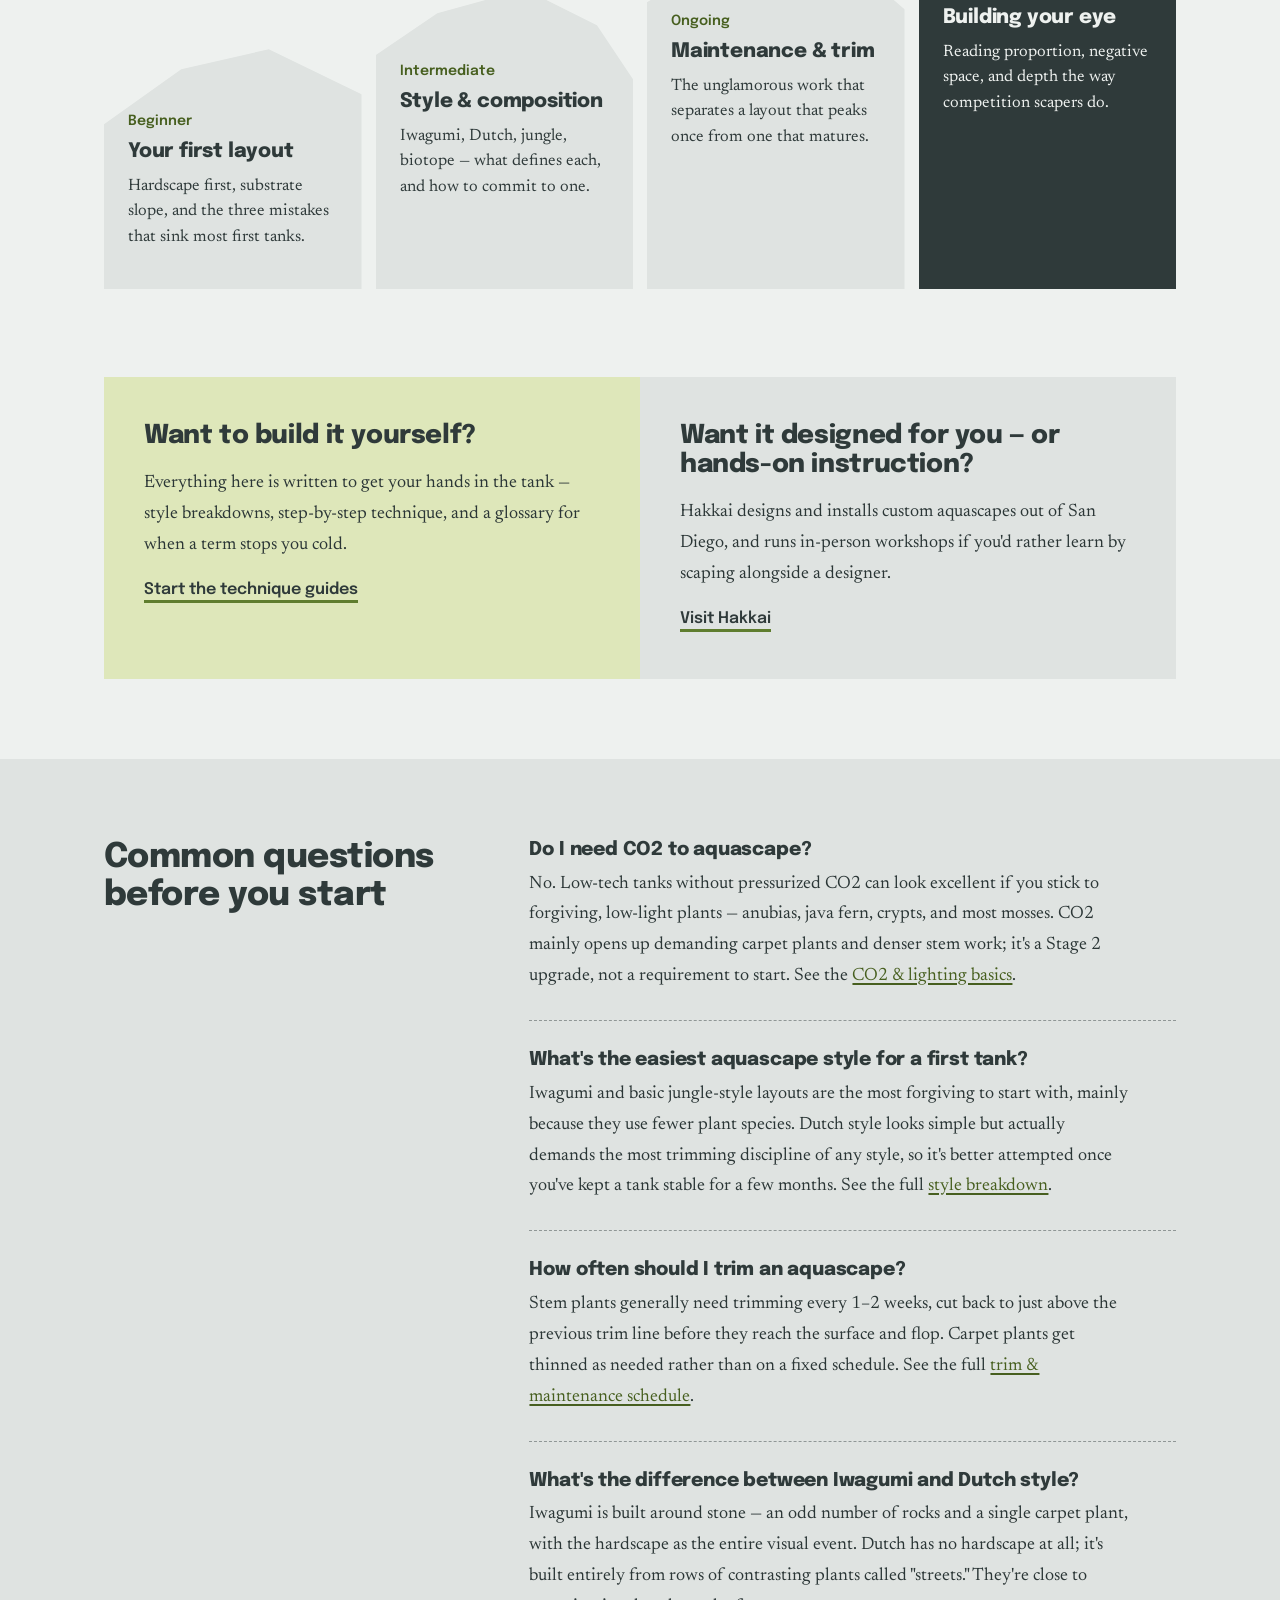
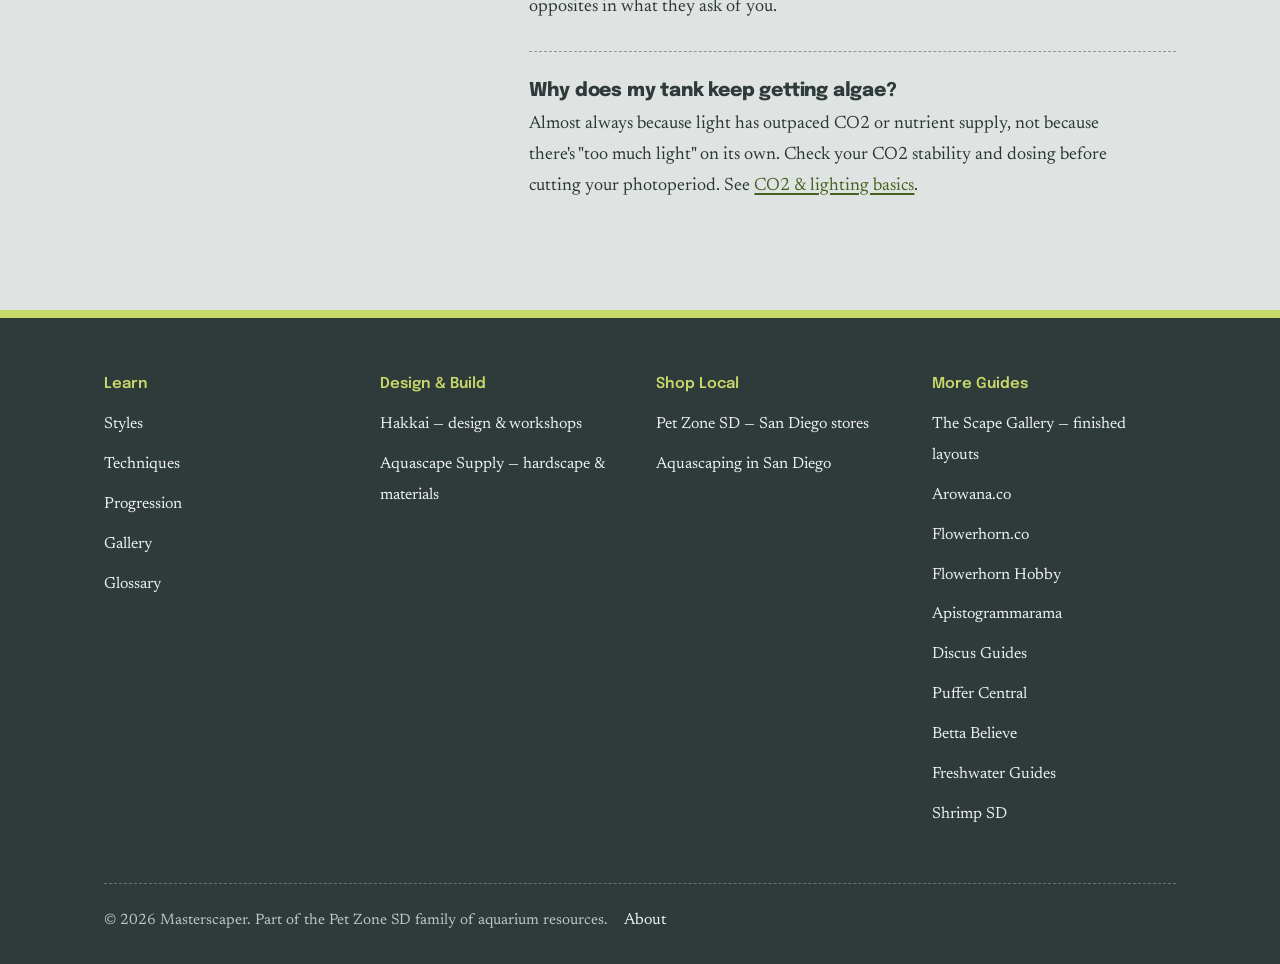
==== commit f0e7c85d: "Redesign: stone-placement field manual with annotated iwagumi diagram hero Co-Authored-By: Claude So" ====
--- a/index.html
+++ b/index.html
@@ -7,7 +7,7 @@
 <link rel="icon" type="image/svg+xml" href="/assets/favicon.svg">
 <link rel="icon" type="image/png" sizes="32x32" href="/assets/favicon-32.png">
 <link rel="apple-touch-icon" href="/assets/apple-touch-icon.png">
-<meta name="theme-color" content="#10201A">
+<meta name="theme-color" content="#2f3a3a">
 <title>Masterscaper — Learn to Aquascape</title>
 <meta name="description" content="Master the craft of aquascaping. Style guides, hardscape technique, planting and maintenance — the field manual for building your own aquascape.">
 <meta property="og:title" content="Masterscaper — Learn to Aquascape">
@@ -20,161 +20,10 @@
 <meta name="twitter:card" content="summary_large_image">
 <meta name="twitter:image" content="https://masterscaper.com/assets/og-cover.jpg">
 <link rel="canonical" href="https://masterscaper.com/">
-<link rel="preload" as="image" href="https://hakkai.com/cdn/shop/files/070D6C52-7E30-4061-B123-195C457882AE.jpg?width=1920" fetchpriority="high">
 <link rel="preconnect" href="https://fonts.googleapis.com">
 <link rel="preconnect" href="https://fonts.gstatic.com" crossorigin>
-<link href="https://fonts.googleapis.com/css2?family=Fraunces:opsz,wght@9..144,400;9..144,500;9..144,600&family=Inter:wght@400;500;600&display=swap" rel="stylesheet">
-<style>
-  :root{
-    --ink:#10201A;
-    --sand:#EDE7D9;
-    --moss:#5C7A5E;
-    --driftwood:#8B6F47;
-    --deepwater:#3A5A57;
-  }
-  *{box-sizing:border-box;margin:0;padding:0;}
-  body{
-    background:var(--sand);
-    color:var(--ink);
-    font-family:'Inter',sans-serif;
-    line-height:1.6;
-  }
-  h1,h2,h3,.display{
-    font-family:'Fraunces',serif;
-    font-weight:500;
-    line-height:1.1;
-  }
-  a{color:inherit;}
-  .wrap{max-width:1080px;margin:0 auto;padding:0 24px;}
-
-  header{
-    padding:20px 0;
-    border-bottom:1px solid rgba(16,32,26,0.12);
-    position:relative;
-  }
-  header .wrap{display:flex;justify-content:space-between;align-items:center;flex-wrap:wrap;}
-  .logo{font-family:'Fraunces',serif;font-size:20px;font-weight:600;letter-spacing:-0.01em;}
-  nav a{margin-left:28px;font-size:14px;text-decoration:none;color:var(--deepwater);}
-  nav a:hover{color:var(--ink);}
-
-  .nav-toggle{display:none;flex-direction:column;justify-content:center;gap:5px;width:32px;height:32px;background:none;border:none;cursor:pointer;padding:0;}
-  .nav-toggle span{display:block;width:22px;height:2px;background:var(--ink);transition:transform .2s ease, opacity .2s ease;}
-  .nav-toggle.open span:nth-child(1){transform:translateY(7px) rotate(45deg);}
-  .nav-toggle.open span:nth-child(2){opacity:0;}
-  .nav-toggle.open span:nth-child(3){transform:translateY(-7px) rotate(-45deg);}
-
-  .hero{
-    padding:130px 0 100px;
-    position:relative;
-    overflow:hidden;
-  }
-  .hero-media{
-    position:absolute;inset:0;overflow:hidden;z-index:0;
-  }
-  .hero-media img{
-    position:absolute;inset:0;width:100%;height:100%;
-    object-fit:cover;object-position:45% 42%;
-    transform:scale(1.5);transform-origin:45% 42%;
-  }
-  .hero-overlay{
-    position:absolute;inset:0;z-index:1;
-    background:linear-gradient(115deg, rgba(16,32,26,0.94) 0%, rgba(16,32,26,0.82) 38%, rgba(16,32,26,0.58) 100%);
-  }
-  .hero .wrap{position:relative;z-index:2;}
-  .hero .eyebrow{
-    font-size:14px;color:#A9C9A6;margin-bottom:18px;max-width:520px;letter-spacing:0.02em;
-  }
-  .hero h1{
-    font-size:clamp(38px,6vw,64px);
-    max-width:820px;
-    color:var(--sand);
-  }
-  .hero h1 em{font-style:italic;color:#CFE8C9;}
-  .hero p{
-    max-width:560px;
-    font-size:18px;
-    margin-top:22px;
-    color:rgba(237,231,217,0.88);
-  }
-  .hero .actions{margin-top:32px;display:flex;gap:16px;flex-wrap:wrap;}
-  .btn{
-    display:inline-block;padding:13px 26px;font-size:15px;
-    text-decoration:none;border-radius:2px;
-  }
-  .hero .btn-primary{background:var(--sand);color:var(--ink);}
-  .hero .btn-secondary{border:1px solid var(--sand);color:var(--sand);}
-  .btn-primary{background:var(--ink);color:var(--sand);}
-  .btn-secondary{border:1px solid var(--ink);color:var(--ink);}
-  @media (max-width:720px){
-    .hero{padding:100px 0 72px;}
-  }
-
-  .tracks{padding:60px 0 80px;border-top:1px solid rgba(16,32,26,0.12);}
-  .tracks h2{font-size:28px;margin-bottom:36px;max-width:520px;}
-  .track-list{display:grid;grid-template-columns:repeat(auto-fit,minmax(230px,1fr));gap:1px;background:rgba(16,32,26,0.12);border:1px solid rgba(16,32,26,0.12);}
-  .track{background:var(--sand);padding:28px 24px;}
-  .track .num{font-size:13px;color:#735A38;display:block;margin-bottom:10px;}
-  .track h3{font-size:19px;margin-bottom:8px;}
-  .track p{font-size:14px;color:rgba(16,32,26,0.7);}
-
-  .split{
-    display:grid;grid-template-columns:1fr 1fr;gap:48px;
-    padding:70px 0;border-top:1px solid rgba(16,32,26,0.12);
-    align-items:start;
-  }
-  .split h2{font-size:26px;margin-bottom:14px;}
-  .split p{font-size:15px;color:rgba(16,32,26,0.75);margin-bottom:14px;}
-  .split a.linkout{font-size:15px;font-weight:500;color:var(--deepwater);text-decoration:underline;text-underline-offset:3px;}
-
-  footer{border-top:1px solid rgba(16,32,26,0.15);background:var(--ink);color:var(--sand);padding:50px 0 30px;margin-top:40px;}
-  footer .foot-grid{display:grid;grid-template-columns:repeat(auto-fit,minmax(180px,1fr));gap:32px;margin-bottom:40px;}
-  footer h4{font-size:13px;text-transform:none;color:var(--sand);opacity:0.7;margin-bottom:14px;font-weight:500;letter-spacing:0.02em;}
-  footer ul{list-style:none;}
-  footer li{margin-bottom:9px;}
-  footer a{font-size:14px;text-decoration:none;color:var(--sand);opacity:0.9;}
-  footer a:hover{opacity:1;text-decoration:underline;}
-  .foot-bottom{font-size:13px;opacity:0.75;padding-top:24px;border-top:1px solid rgba(237,231,217,0.15);}
-
-  .faq{padding:70px 0;border-top:1px solid rgba(16,32,26,0.12);}
-  .faq h2{font-size:26px;margin-bottom:32px;max-width:520px;}
-  .faq-item{padding:22px 0;border-bottom:1px solid rgba(16,32,26,0.12);}
-  .faq-item:first-of-type{border-top:1px solid rgba(16,32,26,0.12);}
-  .faq-item h3{font-family:'Inter',sans-serif;font-weight:600;font-size:16px;margin-bottom:8px;}
-  .faq-item p{font-size:15px;color:rgba(16,32,26,0.75);}
-
-  @media (max-width:720px){
-    .split{grid-template-columns:1fr;}
-
-    .nav-toggle{display:flex;}
-    nav{
-      display:none;
-      order:3;
-      width:100%;
-      flex-direction:column;
-      margin-top:18px;
-      padding-top:4px;
-      border-top:1px solid rgba(16,32,26,0.1);
-    }
-    nav.open{display:flex;}
-    nav a{
-      margin-left:0;
-      font-size:16px;
-      padding:14px 2px;
-      border-bottom:1px solid rgba(16,32,26,0.08);
-    }
-    nav a:last-child{border-bottom:none;}
-  }
-
-/* Accessibility */
-.skip-link{position:absolute;left:12px;top:-60px;z-index:1000;background:var(--ink);color:var(--sand);padding:10px 16px;font-size:14px;text-decoration:none;border-radius:2px;}
-.skip-link:focus{top:12px;}
-a:focus-visible,button:focus-visible{outline:3px solid #3A5A57;outline-offset:3px;border-radius:2px;}
-.hero a:focus-visible,.page-hero.has-photo a:focus-visible,footer a:focus-visible,.skip-link:focus-visible{outline-color:#EDE7D9;}
-main{display:block;}
-footer .foot-h{font-family:'Inter',sans-serif;font-size:13px;line-height:1.6;text-transform:none;color:var(--sand);opacity:0.7;margin-bottom:14px;font-weight:500;letter-spacing:0.02em;}
-nav a{padding-top:4px;padding-bottom:4px;display:inline-block;}
-@media (prefers-reduced-motion:reduce){*,*::before,*::after{transition:none !important;animation:none !important;scroll-behavior:auto !important;}}
-</style>
+<link href="https://fonts.googleapis.com/css2?family=Epilogue:wght@500;600;800&family=Newsreader:ital,opsz,wght@0,6..72,400;0,6..72,600;1,6..72,400&display=swap" rel="stylesheet">
+<link rel="stylesheet" href="/styles.css">
 </head>
 <body>
 <a class="skip-link" href="#main">Skip to main content</a>
@@ -198,20 +47,108 @@
 <main id="main">
 
 <section class="hero">
-  <div class="hero-media" aria-hidden="true">
-    <img src="https://hakkai.com/cdn/shop/files/070D6C52-7E30-4061-B123-195C457882AE.jpg?width=1920" alt="" loading="eager" fetchpriority="high">
-  </div>
-  <div class="hero-overlay"></div>
-  <div class="wrap">
-    <div class="eyebrow">A field manual for aquascaping</div>
-    <h1>Anyone can put a rock<br>in a tank. <em>Few place it</em><br>on purpose.</h1>
-    <p>Masterscaper is where you learn the technique behind the layouts you admire — hardscape placement, planting order, trim schedules, and the style traditions that shape them.</p>
-    <div class="actions">
-      <a href="/techniques/" class="btn btn-primary">Start with technique</a>
-      <a href="/styles/" class="btn btn-secondary">Browse styles</a>
-    </div>
+  <div class="wrap">
+    <div>
+      <div class="eyebrow">A field manual for aquascaping</div>
+      <h1>Anyone can put a rock in a tank. <em>Few place it</em> on purpose.</h1>
+      <p>Masterscaper is where you learn the technique behind the layouts you admire — hardscape placement, planting order, trim schedules, and the style traditions that shape them.</p>
+      <div class="actions">
+        <a href="/techniques/" class="btn btn-primary">Start with technique</a>
+        <a href="/styles/" class="btn btn-secondary">Browse styles</a>
+      </div>
+    </div>
+    <figure class="sheet">
+<svg class="fig-d" viewBox="0 0 760 470" role="img" aria-label="Front elevation of an iwagumi tank. Three stones form a scalene triangle: the large oyaishi stands at the golden section, about 38 percent of the tank width from the left, a mid-sized fukuishi sits on the longer side, and a small soeishi tucks against the oyaishi on the shorter side." xmlns="http://www.w3.org/2000/svg">
+<defs><pattern id="gd" width="20" height="20" patternUnits="userSpaceOnUse"><path d="M20 0H0V20" fill="none" stroke="#2f3a3a" stroke-opacity=".08"/></pattern><pattern id="hd" width="8" height="8" patternUnits="userSpaceOnUse" patternTransform="rotate(35)"><path d="M0 0V8" stroke="#2f3a3a" stroke-opacity=".35" stroke-width="1.2"/></pattern><marker id="ad" viewBox="0 0 10 10" refX="9" refY="5" markerWidth="8" markerHeight="8" orient="auto-start-reverse"><path d="M0 1 10 5 0 9Z" fill="#2f3a3a"/></marker></defs>
+<rect width="760" height="470" fill="url(#gd)"/>
+<rect x="40" y="70" width="680" height="300" fill="#fff" fill-opacity=".55" stroke="#2f3a3a" stroke-width="2.5"/>
+<rect x="40" y="335" width="680" height="35" fill="url(#hd)"/>
+<line x1="40" y1="335" x2="720" y2="335" stroke="#2f3a3a" stroke-width="1.5"/>
+<polygon points="40.0,326 47.0,331 54.0,328 61.0,329 68.0,328 75.1,331 82.1,326 89.1,331 96.1,328 103.1,329 110.1,328 117.1,331 124.1,326 131.1,331 138.1,328 145.2,329 152.2,328 159.2,331 166.2,326 173.2,331 180.2,328 187.2,329 194.2,328 201.2,331 208.2,326 215.3,331 222.3,328 229.3,329 236.3,328 243.3,331 250.3,326 257.3,331 264.3,328 271.3,329 278.4,328 285.4,331 292.4,326 299.4,331 306.4,328 313.4,329 320.4,328 327.4,331 334.4,326 341.4,331 348.5,328 355.5,329 362.5,328 369.5,331 376.5,326 383.5,331 390.5,328 397.5,329 404.5,328 411.5,331 418.6,326 425.6,331 432.6,328 439.6,329 446.6,328 453.6,331 460.6,326 467.6,331 474.6,328 481.6,329 488.7,328 495.7,331 502.7,326 509.7,331 516.7,328 523.7,329 530.7,328 537.7,331 544.7,326 551.8,331 558.8,328 565.8,329 572.8,328 579.8,331 586.8,326 593.8,331 600.8,328 607.8,329 614.8,328 621.9,331 628.9,326 635.9,331 642.9,328 649.9,329 656.9,328 663.9,331 670.9,326 677.9,331 684.9,328 692.0,329 699.0,328 706.0,331 713.0,326 720.0,331 720,335 40,335" fill="#c6d86a" stroke="#475f1f" stroke-width="1.2" stroke-linejoin="round"/>
+<g class="tri"><polygon points="300,112 508,205 178,282" fill="#c6d86a" fill-opacity=".28" stroke="#2f3a3a" stroke-width="1.8" stroke-dasharray="9 6" stroke-linejoin="round"/>
+<circle cx="300" cy="112" r="4.5" fill="#2f3a3a"/>
+<circle cx="508" cy="205" r="4.5" fill="#2f3a3a"/>
+<circle cx="178" cy="282" r="4.5" fill="#2f3a3a"/>
+</g>
+<polygon points="150,335 158,304 178,282 198,298 208,335" fill="#c3cac8" stroke="#2f3a3a" stroke-width="2.5" stroke-linejoin="round"/>
+<polygon points="435,335 452,262 480,222 508,205 540,240 565,335" fill="#c3cac8" stroke="#2f3a3a" stroke-width="2.5" stroke-linejoin="round"/>
+<polygon points="215,335 238,225 270,150 300,112 332,140 372,205 395,335" fill="#c3cac8" stroke="#2f3a3a" stroke-width="2.5" stroke-linejoin="round"/>
+<polygon points="300,112 332,140 372,205 395,335 300,335" fill="#2f3a3a" fill-opacity=".16"/>
+<polygon points="215,335 238,225 270,150 300,112 300,335" fill="#fff" fill-opacity=".35"/>
+<polygon points="508,205 540,240 565,335 500,335" fill="#2f3a3a" fill-opacity=".16"/>
+<polygon points="178,282 198,298 208,335 180,335" fill="#2f3a3a" fill-opacity=".16"/>
+<polyline points="300,112 300,200 286,335" fill="none" stroke="#2f3a3a" stroke-width="1.2" stroke-opacity=".6"/>
+<polyline points="508,205 500,270 500,335" fill="none" stroke="#2f3a3a" stroke-width="1.2" stroke-opacity=".6"/>
+<line class="plumb" x1="300" y1="112" x2="300" y2="420" stroke="#d6402b" stroke-width="2.4"/>
+<line x1="40" y1="412" x2="300" y2="412" stroke="#2f3a3a" stroke-width="1.6" marker-start="url(#ad)" marker-end="url(#ad)"/>
+<line x1="40" y1="404" x2="40" y2="420" stroke="#2f3a3a" stroke-width="1.6"/>
+<line x1="300" y1="404" x2="300" y2="420" stroke="#2f3a3a" stroke-width="1.6"/>
+<text class="dm" x="170.0" y="403" text-anchor="middle">0.382</text>
+<line x1="300" y1="412" x2="720" y2="412" stroke="#2f3a3a" stroke-width="1.6" marker-start="url(#ad)" marker-end="url(#ad)"/>
+<line x1="300" y1="404" x2="300" y2="420" stroke="#2f3a3a" stroke-width="1.6"/>
+<line x1="720" y1="404" x2="720" y2="420" stroke="#2f3a3a" stroke-width="1.6"/>
+<text class="dm" x="510.0" y="403" text-anchor="middle">0.618</text>
+<line x1="40" y1="448" x2="720" y2="448" stroke="#2f3a3a" stroke-width="1.6" marker-start="url(#ad)" marker-end="url(#ad)"/>
+<line x1="40" y1="440" x2="40" y2="456" stroke="#2f3a3a" stroke-width="1.6"/>
+<line x1="720" y1="440" x2="720" y2="456" stroke="#2f3a3a" stroke-width="1.6"/>
+<text class="dm" x="380.0" y="439" text-anchor="middle">tank width</text>
+<polyline points="384,176 420,136 446,136" fill="none" stroke="#2f3a3a" stroke-width="1.6"/><circle cx="446" cy="136" r="3" fill="#2f3a3a"/><text class="nm" x="454" y="132" text-anchor="start">Oyaishi</text><text class="ds" x="454" y="151" text-anchor="start">main stone</text>
+<polyline points="530,232 560,196 576,196" fill="none" stroke="#2f3a3a" stroke-width="1.6"/><circle cx="576" cy="196" r="3" fill="#2f3a3a"/><text class="nm" x="584" y="192" text-anchor="start">Fukuishi</text><text class="ds" x="584" y="211" text-anchor="start">secondary stone</text>
+<polyline points="168,300 120,262 100,262" fill="none" stroke="#2f3a3a" stroke-width="1.6"/><circle cx="100" cy="262" r="3" fill="#2f3a3a"/><text class="nm" x="92" y="258" text-anchor="end">Soeishi</text><text class="ds" x="92" y="277" text-anchor="end">tertiary stone</text>
+</svg>
+<svg class="fig-m" viewBox="0 0 400 330" role="img" aria-label="Front elevation of an iwagumi tank. Three stones form a scalene triangle: the large oyaishi stands at the golden section, about 38 percent of the tank width from the left, a mid-sized fukuishi sits on the longer side, and a small soeishi tucks against the oyaishi on the shorter side." xmlns="http://www.w3.org/2000/svg">
+<defs><pattern id="gm" width="20" height="20" patternUnits="userSpaceOnUse"><path d="M20 0H0V20" fill="none" stroke="#2f3a3a" stroke-opacity=".08"/></pattern><pattern id="hm" width="8" height="8" patternUnits="userSpaceOnUse" patternTransform="rotate(35)"><path d="M0 0V8" stroke="#2f3a3a" stroke-opacity=".35" stroke-width="1.2"/></pattern><marker id="am" viewBox="0 0 10 10" refX="9" refY="5" markerWidth="8" markerHeight="8" orient="auto-start-reverse"><path d="M0 1 10 5 0 9Z" fill="#2f3a3a"/></marker></defs>
+<rect width="400" height="330" fill="url(#gm)"/>
+<rect x="14.0" y="36.0" width="340.0" height="186.0" fill="#fff" fill-opacity=".55" stroke="#2f3a3a" stroke-width="2.5"/>
+<rect x="14.0" y="200.3" width="340.0" height="21.7" fill="url(#hm)"/>
+<line x1="14.0" y1="200.3" x2="354.0" y2="200.3" stroke="#2f3a3a" stroke-width="1.5"/>
+<polygon points="14.0,192.7 20.1,197.1 26.1,194.7 32.2,195.1 38.3,194.7 44.4,197.1 50.4,192.7 56.5,197.1 62.6,194.7 68.6,195.1 74.7,194.7 80.8,197.1 86.9,192.7 92.9,197.1 99.0,194.7 105.1,195.1 111.1,194.7 117.2,197.1 123.3,192.7 129.4,197.1 135.4,194.7 141.5,195.1 147.6,194.7 153.6,197.1 159.7,192.7 165.8,197.1 171.9,194.7 177.9,195.1 184.0,194.7 190.1,197.1 196.1,192.7 202.2,197.1 208.3,194.7 214.4,195.1 220.4,194.7 226.5,197.1 232.6,192.7 238.6,197.1 244.7,194.7 250.8,195.1 256.9,194.7 262.9,197.1 269.0,192.7 275.1,197.1 281.1,194.7 287.2,195.1 293.3,194.7 299.4,197.1 305.4,192.7 311.5,197.1 317.6,194.7 323.6,195.1 329.7,194.7 335.8,197.1 341.9,192.7 347.9,197.1 354.0,194.7 354.0,200.3 14.0,200.3" fill="#c6d86a" stroke="#475f1f" stroke-width="1.2" stroke-linejoin="round"/>
+<g class="tri"><polygon points="144.0,62.0 248.0,119.7 83.0,167.4" fill="#c6d86a" fill-opacity=".28" stroke="#2f3a3a" stroke-width="1.8" stroke-dasharray="9 6" stroke-linejoin="round"/>
+<circle cx="144.0" cy="62.0" r="4.5" fill="#2f3a3a"/>
+<circle cx="248.0" cy="119.7" r="4.5" fill="#2f3a3a"/>
+<circle cx="83.0" cy="167.4" r="4.5" fill="#2f3a3a"/>
+</g>
+<polygon points="69.0,200.3 73.0,181.1 83.0,167.4 93.0,177.4 98.0,200.3" fill="#c3cac8" stroke="#2f3a3a" stroke-width="2.5" stroke-linejoin="round"/>
+<polygon points="211.5,200.3 220.0,155.0 234.0,130.2 248.0,119.7 264.0,141.4 276.5,200.3" fill="#c3cac8" stroke="#2f3a3a" stroke-width="2.5" stroke-linejoin="round"/>
+<polygon points="101.5,200.3 113.0,132.1 129.0,85.6 144.0,62.0 160.0,79.4 180.0,119.7 191.5,200.3" fill="#c3cac8" stroke="#2f3a3a" stroke-width="2.5" stroke-linejoin="round"/>
+<polygon points="144.0,62.0 160.0,79.4 180.0,119.7 191.5,200.3 144.0,200.3" fill="#2f3a3a" fill-opacity=".16"/>
+<polygon points="101.5,200.3 113.0,132.1 129.0,85.6 144.0,62.0 144.0,200.3" fill="#fff" fill-opacity=".35"/>
+<polygon points="248.0,119.7 264.0,141.4 276.5,200.3 244.0,200.3" fill="#2f3a3a" fill-opacity=".16"/>
+<polygon points="83.0,167.4 93.0,177.4 98.0,200.3 84.0,200.3" fill="#2f3a3a" fill-opacity=".16"/>
+<polyline points="144.0,62.0 144.0,116.6 137.0,200.3" fill="none" stroke="#2f3a3a" stroke-width="1.2" stroke-opacity=".6"/>
+<polyline points="248.0,119.7 244.0,160.0 244.0,200.3" fill="none" stroke="#2f3a3a" stroke-width="1.2" stroke-opacity=".6"/>
+<line class="plumb" x1="144.0" y1="62.0" x2="144.0" y2="270" stroke="#d6402b" stroke-width="2.4"/>
+<line x1="14.0" y1="262" x2="144.0" y2="262" stroke="#2f3a3a" stroke-width="1.6" marker-start="url(#am)" marker-end="url(#am)"/>
+<line x1="14.0" y1="254" x2="14.0" y2="270" stroke="#2f3a3a" stroke-width="1.6"/>
+<line x1="144.0" y1="254" x2="144.0" y2="270" stroke="#2f3a3a" stroke-width="1.6"/>
+<text class="dm" x="79.0" y="253" text-anchor="middle">0.382</text>
+<line x1="144.0" y1="262" x2="354.0" y2="262" stroke="#2f3a3a" stroke-width="1.6" marker-start="url(#am)" marker-end="url(#am)"/>
+<line x1="144.0" y1="254" x2="144.0" y2="270" stroke="#2f3a3a" stroke-width="1.6"/>
+<line x1="354.0" y1="254" x2="354.0" y2="270" stroke="#2f3a3a" stroke-width="1.6"/>
+<text class="dm" x="249.0" y="253" text-anchor="middle">0.618</text>
+<line x1="14.0" y1="302" x2="354.0" y2="302" stroke="#2f3a3a" stroke-width="1.6" marker-start="url(#am)" marker-end="url(#am)"/>
+<line x1="14.0" y1="294" x2="14.0" y2="310" stroke="#2f3a3a" stroke-width="1.6"/>
+<line x1="354.0" y1="294" x2="354.0" y2="310" stroke="#2f3a3a" stroke-width="1.6"/>
+<text class="dm" x="184.0" y="293" text-anchor="middle">tank width</text>
+<polyline points="160.0,85.6 192.0,51.400000000000006 200.0,51.400000000000006" fill="none" stroke="#2f3a3a" stroke-width="1.6"/><circle cx="200.0" cy="51.400000000000006" r="3" fill="#2f3a3a"/><text class="nm" x="206.0" y="56.400000000000006" text-anchor="start">Oyaishi</text>
+<polyline points="254.0,125.9 258.0,101.9" fill="none" stroke="#2f3a3a" stroke-width="1.6"/><circle cx="258.0" cy="101.9" r="3" fill="#2f3a3a"/><text class="nm" x="220.0" y="95.9" text-anchor="start">Fukuishi</text>
+<polyline points="76.0,173.6 50.0,141.6" fill="none" stroke="#2f3a3a" stroke-width="1.6"/><circle cx="50.0" cy="141.6" r="3" fill="#2f3a3a"/><text class="nm" x="10" y="135.6" text-anchor="start">Soeishi</text>
+</svg>
+<figcaption>
+<div><b>Oyaishi</b>The main stone: largest, set off-center on the golden section, and it sets the angle the others answer.</div>
+<div><b>Fukuishi</b>The secondary stone: smaller, placed on the longer side so the three tops make an unequal triangle.</div>
+<div><b>Soeishi</b>The tertiary stone: smallest, tucked in beside the oyaishi to carry the line down to the substrate.</div>
+</figcaption>
+</figure>
   </div>
 </section>
+
+<div class="plate-band">
+  <div class="wrap">
+    <div class="img-slot photo"><img src="https://hakkai.com/cdn/shop/files/070D6C52-7E30-4061-B123-195C457882AE.jpg?width=1920" alt="" loading="lazy" width="1920" height="730"></div>
+  </div>
+</div>
+
 
 <section class="tracks">
   <div class="wrap">
@@ -242,16 +179,16 @@
 </section>
 
 <section class="split">
-  <div class="wrap" style="display:contents;">
+  <div class="wrap">
     <div>
       <h2>Want to build it yourself?</h2>
       <p>Everything here is written to get your hands in the tank — style breakdowns, step-by-step technique, and a glossary for when a term stops you cold.</p>
-      <a class="linkout" href="/techniques/">Start the technique guides →</a>
+      <a class="linkout" href="/techniques/">Start the technique guides</a>
     </div>
     <div>
       <h2>Want it designed for you — or hands-on instruction?</h2>
       <p>Hakkai designs and installs custom aquascapes out of San Diego, and runs in-person workshops if you'd rather learn by scaping alongside a designer.</p>
-      <a class="linkout" href="https://hakkai.com" target="_blank" rel="noopener">Visit Hakkai →</a>
+      <a class="linkout" href="https://hakkai.com" target="_blank" rel="noopener">Visit Hakkai</a>
     </div>
   </div>
 </section>
@@ -261,15 +198,15 @@
     <h2>Common questions before you start</h2>
     <div class="faq-item">
       <h3>Do I need CO2 to aquascape?</h3>
-      <p>No. Low-tech tanks without pressurized CO2 can look excellent if you stick to forgiving, low-light plants — anubias, java fern, crypts, and most mosses. CO2 mainly opens up demanding carpet plants and denser stem work; it's a Stage 2 upgrade, not a requirement to start. See the <a href="/techniques/#co2-light" style="color:var(--deepwater);">CO2 & lighting basics</a>.</p>
+      <p>No. Low-tech tanks without pressurized CO2 can look excellent if you stick to forgiving, low-light plants — anubias, java fern, crypts, and most mosses. CO2 mainly opens up demanding carpet plants and denser stem work; it's a Stage 2 upgrade, not a requirement to start. See the <a href="/techniques/#co2-light">CO2 & lighting basics</a>.</p>
     </div>
     <div class="faq-item">
       <h3>What's the easiest aquascape style for a first tank?</h3>
-      <p>Iwagumi and basic jungle-style layouts are the most forgiving to start with, mainly because they use fewer plant species. Dutch style looks simple but actually demands the most trimming discipline of any style, so it's better attempted once you've kept a tank stable for a few months. See the full <a href="/styles/" style="color:var(--deepwater);">style breakdown</a>.</p>
+      <p>Iwagumi and basic jungle-style layouts are the most forgiving to start with, mainly because they use fewer plant species. Dutch style looks simple but actually demands the most trimming discipline of any style, so it's better attempted once you've kept a tank stable for a few months. See the full <a href="/styles/">style breakdown</a>.</p>
     </div>
     <div class="faq-item">
       <h3>How often should I trim an aquascape?</h3>
-      <p>Stem plants generally need trimming every 1–2 weeks, cut back to just above the previous trim line before they reach the surface and flop. Carpet plants get thinned as needed rather than on a fixed schedule. See the full <a href="/techniques/#maintenance" style="color:var(--deepwater);">trim & maintenance schedule</a>.</p>
+      <p>Stem plants generally need trimming every 1–2 weeks, cut back to just above the previous trim line before they reach the surface and flop. Carpet plants get thinned as needed rather than on a fixed schedule. See the full <a href="/techniques/#maintenance">trim & maintenance schedule</a>.</p>
     </div>
     <div class="faq-item">
       <h3>What's the difference between Iwagumi and Dutch style?</h3>
@@ -277,7 +214,7 @@
     </div>
     <div class="faq-item">
       <h3>Why does my tank keep getting algae?</h3>
-      <p>Almost always because light has outpaced CO2 or nutrient supply, not because there's "too much light" on its own. Check your CO2 stability and dosing before cutting your photoperiod. See <a href="/techniques/#co2-light" style="color:var(--deepwater);">CO2 & lighting basics</a>.</p>
+      <p>Almost always because light has outpaced CO2 or nutrient supply, not because there's "too much light" on its own. Check your CO2 stability and dosing before cutting your photoperiod. See <a href="/techniques/#co2-light">CO2 & lighting basics</a>.</p>
     </div>
   </div>
 </section>
@@ -327,7 +264,7 @@
         </ul>
       </div>
     </div>
-    <div class="foot-bottom">© 2026 Masterscaper. Part of the Pet Zone SD family of aquarium resources. · <a href="/about/" style="text-decoration:underline;">About</a></div>
+    <div class="foot-bottom">© 2026 Masterscaper. Part of the Pet Zone SD family of aquarium resources.<a href="/about/">About</a></div>
   </div>
 </footer>
 
--- a/styles.css
+++ b/styles.css
@@ -0,0 +1,344 @@
+/* Masterscaper: stone-placement field manual. Tracing paper, survey grid, one plumb line. */
+:root{
+  --slate:#2f3a3a;
+  --granite:#dfe3e1;
+  --moss:#5f7d2e;
+  --moss-ink:#475f1f;
+  --lichen:#c6d86a;
+  --paper:#eef1ef;
+  --plumb:#d6402b;
+  --muted:#46524f;
+  --sheet:rgba(255,255,255,.62);
+  --grid:rgba(47,58,58,.07);
+  --grid-major:rgba(47,58,58,.1);
+  /* legacy aliases used by inline styles */
+  --ink:var(--slate);
+  --sand:var(--paper);
+  --deepwater:var(--moss-ink);
+  --driftwood:var(--muted);
+  --display:'Epilogue','Helvetica Neue',Arial,sans-serif;
+  --text:'Newsreader',Georgia,'Times New Roman',serif;
+}
+*{box-sizing:border-box;margin:0;padding:0;}
+html{-webkit-text-size-adjust:100%;}
+body{
+  background:var(--paper);
+  color:var(--slate);
+  font-family:var(--text);
+  font-size:18px;
+  line-height:1.72;
+  overflow-x:hidden;
+}
+h1,h2,h3,h4,.display{
+  font-family:var(--display);
+  font-weight:800;
+  line-height:1.12;
+  letter-spacing:-0.015em;
+}
+a{color:var(--moss-ink);text-underline-offset:3px;text-decoration-thickness:1.5px;}
+a:hover{color:var(--slate);}
+:focus-visible{outline:3px solid var(--moss-ink);outline-offset:3px;}
+footer :focus-visible,.track.last :focus-visible{outline-color:var(--lichen);}
+.wrap{max-width:1120px;margin:0 auto;padding:0 24px;}
+img{max-width:100%;display:block;}
+strong{font-weight:600;}
+
+/* survey grid */
+.survey,.hero,.page-hero{
+  background-color:var(--paper);
+  background-image:
+    linear-gradient(var(--grid) 1px,transparent 1px),
+    linear-gradient(90deg,var(--grid) 1px,transparent 1px),
+    linear-gradient(var(--grid-major) 1px,transparent 1px),
+    linear-gradient(90deg,var(--grid-major) 1px,transparent 1px);
+  background-size:24px 24px,24px 24px,120px 120px,120px 120px;
+}
+
+/* header: a ruler for a bottom edge */
+header{padding:14px 0 22px;position:relative;background:var(--paper);}
+header::after{
+  content:"";position:absolute;left:0;right:0;bottom:0;height:12px;
+  background:
+    repeating-linear-gradient(90deg,var(--slate) 0 1.5px,transparent 1.5px 60px) 0 100%/100% 12px no-repeat,
+    repeating-linear-gradient(90deg,var(--slate) 0 1px,transparent 1px 12px) 0 100%/100% 6px no-repeat;
+  opacity:.55;
+}
+header .wrap{display:flex;justify-content:space-between;align-items:center;flex-wrap:wrap;gap:8px;}
+.logo{
+  font-family:var(--display);font-weight:800;font-size:21px;letter-spacing:-0.02em;
+  text-decoration:none;color:var(--slate);display:inline-flex;align-items:center;gap:10px;
+}
+.logo::before{
+  content:"";width:30px;height:22px;flex:none;
+  background:url("data:image/svg+xml,%3Csvg xmlns='http://www.w3.org/2000/svg' viewBox='0 0 30 22'%3E%3Cpath d='M9 21 11 8 15 2 19 8 21 21Z' fill='%232f3a3a'/%3E%3Cpath d='M20 21 22 13 26 10 29 21Z' fill='%235f7d2e'/%3E%3Cpath d='M1 21 3 16 7 14 9 21Z' fill='%235f7d2e'/%3E%3C/svg%3E") center/contain no-repeat;
+}
+nav{display:flex;align-items:center;gap:2px;}
+nav a{
+  font-family:var(--display);font-weight:500;font-size:14.5px;text-decoration:none;color:var(--slate);
+  padding:9px 12px;
+}
+nav a:hover{text-decoration:underline;text-decoration-color:var(--moss);text-decoration-thickness:2px;color:var(--slate);}
+nav a.active{background:var(--lichen);font-weight:600;}
+
+.nav-toggle{display:none;flex-direction:column;justify-content:center;align-items:center;gap:6px;width:44px;height:44px;background:none;border:1.5px solid var(--slate);cursor:pointer;padding:0;}
+.nav-toggle span{display:block;width:22px;height:2px;background:var(--slate);transition:transform .2s ease, opacity .2s ease;}
+.nav-toggle.open span:nth-child(1){transform:translateY(8px) rotate(45deg);}
+.nav-toggle.open span:nth-child(2){opacity:0;}
+.nav-toggle.open span:nth-child(3){transform:translateY(-8px) rotate(-45deg);}
+
+/* inner page title block */
+.page-hero{padding:64px 0 56px;}
+.page-hero .kicker{
+  font-family:var(--text);font-style:italic;font-size:18px;color:var(--moss-ink);
+  margin-bottom:16px;padding-left:16px;position:relative;line-height:1.3;
+}
+.page-hero .kicker::before{content:"";position:absolute;left:0;top:2px;bottom:2px;width:3px;background:var(--plumb);}
+.page-hero h1{font-size:clamp(32px,5vw,54px);max-width:21ch;}
+.page-hero p{max-width:62ch;margin-top:20px;color:#2f3a3a;}
+.page-hero p + p{margin-top:14px;}
+.crumb{font-size:14px;color:var(--muted);margin-bottom:8px;}
+
+/* content sections: alternating paper and granite, no rules */
+section{padding:68px 0;}
+section:not(.hero):not(.page-hero):not(.tracks):not(.split):not(.faq):nth-of-type(even){background:var(--granite);}
+section h2{font-size:clamp(25px,3.2vw,34px);margin-bottom:18px;max-width:24ch;}
+section h3,.style-card h2,.faq-item h2{font-size:20px;margin-bottom:8px;letter-spacing:-0.01em;}
+section p{margin-bottom:14px;max-width:62ch;color:#2b3636;}
+section ol,section ul{margin:0 0 16px 22px;max-width:60ch;}
+section li{margin-bottom:8px;color:#2b3636;padding-left:4px;}
+section li::marker{color:var(--moss);}
+.tag{font-family:var(--text);font-style:italic;font-size:17px;color:var(--moss-ink);display:block;margin-bottom:6px;}
+
+.grid-2{display:grid;grid-template-columns:minmax(0,1.15fr) minmax(0,1fr);gap:56px;align-items:start;}
+section:not(.hero):not(.page-hero):nth-of-type(odd) > .grid-2 > .img-slot{order:-1;}
+section:not(.hero):not(.page-hero):nth-of-type(odd) > .grid-2{grid-template-columns:minmax(0,1fr) minmax(0,1.15fr);}
+
+/* photographs: pinned to the sheet with crop marks */
+.img-slot{
+  background:var(--granite);
+  border:1.5px dashed rgba(47,58,58,.5);
+  padding:24px;font-size:14px;color:var(--muted);
+  min-height:200px;display:flex;align-items:center;justify-content:center;text-align:center;
+}
+.img-slot.photo{
+  position:relative;background:#cfd5d3;border:none;padding:0;min-height:0;
+  aspect-ratio:4/3;margin:10px;
+}
+.img-slot.photo img{width:100%;height:100%;object-fit:cover;display:block;}
+.img-slot.photo::after{
+  content:"";position:absolute;inset:-10px;pointer-events:none;
+  --c:var(--slate);
+  background:
+    linear-gradient(var(--c),var(--c)) 0 0/16px 2px,
+    linear-gradient(var(--c),var(--c)) 0 0/2px 16px,
+    linear-gradient(var(--c),var(--c)) 100% 0/16px 2px,
+    linear-gradient(var(--c),var(--c)) 100% 0/2px 16px,
+    linear-gradient(var(--c),var(--c)) 0 100%/16px 2px,
+    linear-gradient(var(--c),var(--c)) 0 100%/2px 16px,
+    linear-gradient(var(--c),var(--c)) 100% 100%/16px 2px,
+    linear-gradient(var(--c),var(--c)) 100% 100%/2px 16px;
+  background-repeat:no-repeat;
+}
+
+.callout{
+  background:rgba(198,216,106,.3);
+  border-left:5px solid var(--moss);
+  padding:18px 22px;font-size:17px;line-height:1.65;margin:24px 0;max-width:62ch;
+}
+.callout strong{font-family:var(--display);font-weight:800;font-size:15px;letter-spacing:0;}
+.callout ul{margin:10px 0 0 20px;}
+.callout li{font-size:17px;}
+section:nth-of-type(even) .callout{background:rgba(238,241,239,.85);}
+
+/* buttons */
+.btn{display:inline-block;padding:13px 24px;font-family:var(--display);font-weight:600;font-size:15px;text-decoration:none;min-height:46px;}
+.btn-primary{background:var(--slate);color:var(--paper);border-radius:0;box-shadow:5px 5px 0 var(--lichen);}
+.btn-primary:hover{background:var(--moss-ink);color:#fff;}
+.btn-secondary{padding-left:4px;padding-right:4px;color:var(--slate);text-decoration:underline;text-decoration-color:var(--moss);text-decoration-thickness:3px;text-underline-offset:6px;}
+.btn-secondary:hover{color:var(--moss-ink);}
+
+/* ---------- home hero: the diagram ---------- */
+.hero{padding:56px 0 72px;overflow:hidden;}
+.hero .wrap{max-width:1240px;display:grid;grid-template-columns:minmax(0,5fr) minmax(0,8fr);gap:48px;align-items:center;}
+.hero .eyebrow{font-style:italic;font-size:18px;color:var(--moss-ink);margin-bottom:16px;padding-left:16px;position:relative;line-height:1.3;}
+.hero .eyebrow::before{content:"";position:absolute;left:0;top:2px;bottom:2px;width:3px;background:var(--plumb);}
+.hero h1{font-size:clamp(34px,4vw,56px);letter-spacing:-0.025em;}
+.hero h1 em{font-style:normal;color:inherit;}
+.hero p{max-width:46ch;font-size:19px;margin-top:22px;color:#2b3636;}
+.hero .actions{margin-top:30px;display:flex;gap:22px;flex-wrap:wrap;align-items:center;}
+.sheet{
+  position:relative;background:var(--sheet);border:2px solid var(--slate);
+  box-shadow:10px 10px 0 rgba(47,58,58,.12);
+}
+.sheet svg{display:block;width:100%;height:auto;}
+.sheet .fig-m{display:none;}
+.sheet figcaption{
+  display:grid;grid-template-columns:repeat(3,1fr);gap:0;border-top:2px solid var(--slate);
+  font-size:16px;line-height:1.5;
+}
+.sheet figcaption div{padding:14px 16px;}
+.sheet figcaption div + div{border-left:1.5px dashed rgba(47,58,58,.5);}
+.sheet figcaption b{font-family:var(--display);font-weight:800;display:block;font-size:15px;margin-bottom:2px;}
+.plate{margin:0 auto;}
+.plate .photo{aspect-ratio:21/8;margin:10px;}
+.plate-band{padding:0 0 72px;background:var(--paper);}
+.plate-band .photo{aspect-ratio:21/8;}
+svg text{font-family:var(--display);fill:var(--slate);}
+svg .nm{font-weight:800;font-size:21px;}
+svg .ds{font-weight:500;font-size:14px;fill:#46524f;}
+svg .dm{font-weight:600;font-size:14px;}
+@media (prefers-reduced-motion:no-preference){
+  .plumb{stroke-dasharray:300;stroke-dashoffset:300;animation:plumb 1.3s .35s cubic-bezier(.3,.7,.2,1) forwards;}
+  .tri{opacity:0;animation:fadein .9s 1.4s ease forwards;}
+  @keyframes plumb{to{stroke-dashoffset:0;}}
+  @keyframes fadein{to{opacity:1;}}
+}
+
+/* tracks: four stones, growing */
+.tracks{padding:72px 0 88px;background:var(--paper);}
+.tracks h2{margin-bottom:44px;}
+.track-list{display:grid;grid-template-columns:repeat(4,1fr);gap:14px;align-items:end;}
+.track{background:var(--granite);padding:70px 24px 28px;}
+.track:nth-child(1){min-height:250px;clip-path:polygon(0 100%,0 34%,30% 12%,64% 4%,100% 22%,100% 100%);}
+.track:nth-child(2){min-height:300px;clip-path:polygon(0 100%,0 22%,24% 8%,58% 0,86% 12%,100% 30%,100% 100%);}
+.track:nth-child(3){min-height:350px;clip-path:polygon(0 100%,0 18%,18% 10%,46% 0,78% 6%,100% 20%,100% 100%);}
+.track:nth-child(4){min-height:410px;clip-path:polygon(0 100%,0 14%,22% 6%,52% 0,80% 8%,100% 16%,100% 100%);background:var(--slate);color:var(--paper);padding-top:96px;}
+.track .num{font-family:var(--display);font-weight:600;font-size:14px;color:var(--moss-ink);display:block;margin-bottom:8px;}
+.track:nth-child(4) .num{color:var(--lichen);}
+.track h3{font-size:20px;margin-bottom:10px;}
+.track p{font-size:16.5px;line-height:1.55;margin:0;color:inherit;}
+section.tracks p{color:inherit;}
+
+.split{padding:0 0 80px;background:var(--paper);}
+.split .wrap{display:grid;grid-template-columns:1fr 1fr;gap:0;align-items:stretch;}
+.split .wrap > div{padding:44px 40px;}
+.split .wrap > div:first-child{background:rgba(198,216,106,.4);}
+.split .wrap > div:last-child{background:var(--granite);}
+.split h2{font-size:26px;}
+.split a.linkout{font-family:var(--display);font-weight:600;font-size:16px;color:var(--slate);text-decoration-color:var(--moss);text-decoration-thickness:3px;text-underline-offset:6px;}
+.split a.linkout:hover{color:var(--moss-ink);}
+
+section.faq{padding:80px 0;background:var(--granite);}
+.faq .wrap{display:grid;grid-template-columns:minmax(0,4fr) minmax(0,7fr);gap:0 56px;align-items:start;}
+.faq h2{grid-column:1;grid-row:1 / span 8;position:sticky;top:24px;}
+.faq-item{grid-column:2;padding:0 0 28px;margin-bottom:28px;border-bottom:1.5px dashed rgba(47,58,58,.45);}
+.faq-item:last-child{border-bottom:none;margin-bottom:0;}
+.faq-item h3{font-size:19px;margin-bottom:8px;}
+.faq-item p{margin:0;max-width:60ch;}
+section.faq .faq-item p{color:#2b3636;}
+
+/* styles index: uneven stones */
+.style-index{display:grid;grid-template-columns:repeat(6,1fr);gap:44px 36px;margin-top:8px;}
+.style-card{grid-column:span 2;}
+.style-card:nth-child(-n+2){grid-column:span 3;}
+.style-card:nth-child(-n+2) .img-slot.photo{aspect-ratio:3/2;}
+.style-card h3,.style-card h2{font-size:24px;margin-bottom:6px;}
+.style-card p{font-size:17px;line-height:1.6;margin-bottom:10px;}
+.style-card a{font-family:var(--display);font-weight:600;font-size:15px;color:var(--slate);text-decoration-color:var(--moss);text-decoration-thickness:3px;text-underline-offset:5px;}
+.style-card a:hover{color:var(--moss-ink);}
+
+/* gallery: salon hang */
+.grid-3{display:grid;grid-template-columns:1.5fr 1fr 1fr;gap:28px;align-items:end;margin-bottom:6px;}
+.card{background:none;padding:0;}
+.grid-3 .card:nth-child(1) .img-slot.photo{aspect-ratio:4/3;}
+.grid-3 .card:nth-child(2) .img-slot.photo{aspect-ratio:3/4;}
+.grid-3 .card:nth-child(3) .img-slot.photo{aspect-ratio:1/1;}
+.gal-link,section p a{text-decoration-thickness:2px;}
+
+/* glossary */
+dl{max-width:900px;}
+.term{display:grid;grid-template-columns:minmax(0,1fr) minmax(0,2fr);gap:8px 40px;padding:20px 0;border-bottom:1.5px dashed rgba(47,58,58,.4);}
+.term dt{font-family:var(--display);font-weight:800;font-size:18px;line-height:1.3;letter-spacing:-0.01em;}
+.term dd{font-size:17px;line-height:1.65;max-width:60ch;}
+
+/* footer */
+footer{background:var(--slate);color:var(--paper);padding:56px 0 30px;margin-top:0;border-top:8px solid var(--lichen);}
+footer .foot-grid{display:grid;grid-template-columns:repeat(auto-fit,minmax(200px,1fr));gap:32px;margin-bottom:44px;}
+footer h4,footer .foot-h{font-family:var(--display);font-size:15px;line-height:1.4;color:var(--lichen);margin-bottom:14px;font-weight:600;letter-spacing:0;}
+footer ul{list-style:none;margin:0;}
+footer li{margin-bottom:9px;padding:0;color:var(--paper);}
+footer a{font-size:16px;text-decoration:none;color:var(--paper);}
+footer a:hover{color:#fff;text-decoration:underline;text-decoration-color:var(--lichen);}
+.foot-bottom{font-size:15px;color:#bcc6c4;padding-top:24px;border-top:1.5px dashed rgba(238,241,239,.3);line-height:1.6;}
+.foot-bottom a{color:var(--paper);margin-left:16px;white-space:nowrap;}
+
+@media (max-width:960px){
+  .hero .wrap{grid-template-columns:1fr;gap:36px;}
+  .hero p{max-width:60ch;}
+  .track-list{grid-template-columns:1fr 1fr;}
+  .track:nth-child(n){min-height:0;}
+  .split .wrap{grid-template-columns:1fr;}
+}
+@media (max-width:720px){
+  body{font-size:17px;}
+  .wrap{padding:0 16px;}
+  section{padding:48px 0;}
+  .page-hero{padding:44px 0 40px;}
+  .hero{padding:32px 0 48px;}
+  .grid-2,section:not(.hero):not(.page-hero):nth-of-type(odd) > .grid-2{grid-template-columns:1fr;gap:28px;}
+  section:not(.hero):not(.page-hero):nth-of-type(odd) > .grid-2 > .img-slot{order:0;}
+  .style-index{grid-template-columns:1fr;gap:40px;}
+  .style-card,.style-card:nth-child(-n+2){grid-column:auto;}
+  .grid-3{grid-template-columns:1fr 1fr;gap:20px;}
+  .grid-3 .card:nth-child(1){grid-column:1 / -1;}
+  .term{grid-template-columns:1fr;gap:4px;}
+  .track-list{grid-template-columns:1fr;}
+  .track:nth-child(n){padding:56px 20px 24px;}
+  .track:nth-child(4){padding-top:64px;}
+  .split .wrap > div{padding:32px 20px;}
+  .faq .wrap{grid-template-columns:1fr;}
+  .faq h2{position:static;grid-row:auto;grid-column:1;margin-bottom:24px;}
+  .faq-item{grid-column:1;}
+  .plate-band .photo,.plate .photo{aspect-ratio:4/3;}
+  .sheet .fig-d{display:none;}
+  .sheet .fig-m{display:block;}
+  .sheet figcaption{grid-template-columns:1fr;}
+  .sheet figcaption div + div{border-left:none;border-top:1.5px dashed rgba(47,58,58,.5);}
+  .sheet{box-shadow:6px 6px 0 rgba(47,58,58,.12);}
+
+  .nav-toggle{display:flex;}
+  nav{
+    display:none;order:3;width:100%;flex-direction:column;align-items:stretch;gap:0;
+    margin-top:14px;border-top:2px solid var(--slate);
+  }
+  nav.open{display:flex;}
+  nav a{font-size:17px;padding:14px 6px;min-height:48px;border-bottom:1.5px dashed rgba(47,58,58,.35);}
+  nav a:last-child{border-bottom:none;}
+  nav a.active{background:var(--lichen);}
+}
+
+/* skip link, main landmark, scroll offsets */
+.skip-link{position:absolute;left:12px;top:-60px;z-index:1000;background:var(--slate);color:var(--paper);padding:10px 16px;font-family:var(--display);font-size:14px;text-decoration:none;}
+.skip-link:focus{top:12px;outline-color:var(--lichen);}
+main{display:block;}
+.term{scroll-margin-top:24px;}
+
+/* inner page photo: pinned beside the title block, not behind it */
+.page-hero.has-photo{position:relative;}
+.page-hero.has-photo .hero-overlay{display:none;}
+.page-hero.has-photo .hero-media{
+  position:absolute;overflow:visible;z-index:1;
+  right:max(24px,calc((100vw - 1120px)/2 + 24px));top:56px;
+  width:min(360px,30vw);aspect-ratio:4/5;background:#cfd5d3;
+}
+.page-hero.has-photo .hero-media img{position:absolute;inset:0;width:100%;height:100%;object-fit:cover;transform:none !important;}
+.page-hero.has-photo .hero-media::after{
+  content:"";position:absolute;inset:-10px;pointer-events:none;--c:var(--slate);
+  background:
+    linear-gradient(var(--c),var(--c)) 0 0/16px 2px,linear-gradient(var(--c),var(--c)) 0 0/2px 16px,
+    linear-gradient(var(--c),var(--c)) 100% 0/16px 2px,linear-gradient(var(--c),var(--c)) 100% 0/2px 16px,
+    linear-gradient(var(--c),var(--c)) 0 100%/16px 2px,linear-gradient(var(--c),var(--c)) 0 100%/2px 16px,
+    linear-gradient(var(--c),var(--c)) 100% 100%/16px 2px,linear-gradient(var(--c),var(--c)) 100% 100%/2px 16px;
+  background-repeat:no-repeat;
+}
+.page-hero.has-photo .wrap{position:relative;z-index:2;}
+.page-hero.has-photo h1,.page-hero.has-photo p{max-width:min(62ch,calc(100% - 420px));}
+.page-hero.has-photo h1{max-width:min(21ch,calc(100% - 420px));}
+@media (max-width:960px){
+  .page-hero.has-photo .hero-media{position:relative;right:auto;top:auto;width:auto;aspect-ratio:16/9;margin:0 26px 36px;}
+  .page-hero.has-photo h1,.page-hero.has-photo p{max-width:62ch;}
+  .page-hero.has-photo h1{max-width:21ch;}
+}
+@media (max-width:720px){.page-hero.has-photo .hero-media{margin:0 26px 28px;}}
+@media (prefers-reduced-motion:reduce){*,*::before,*::after{transition:none !important;animation:none !important;scroll-behavior:auto !important;}}
+@media (min-width:961px){.page-hero.has-photo{min-height:560px;}}
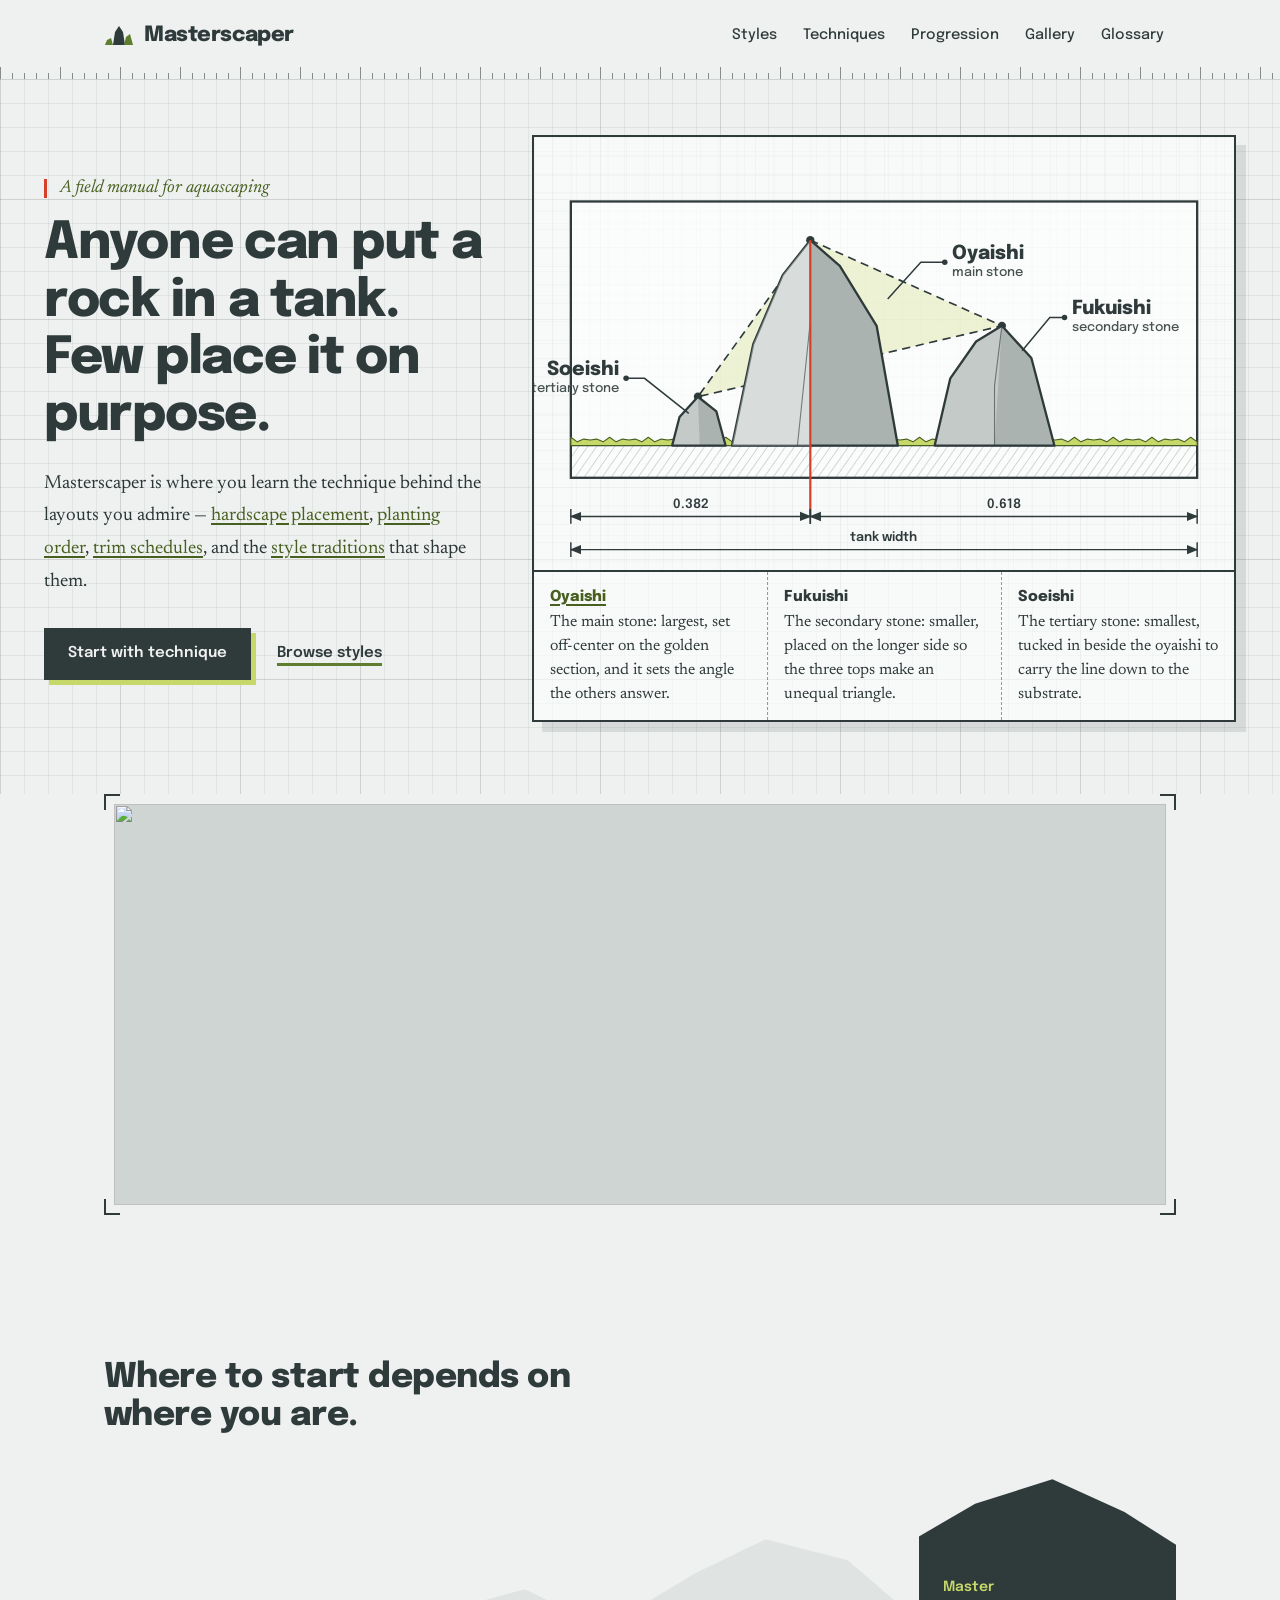
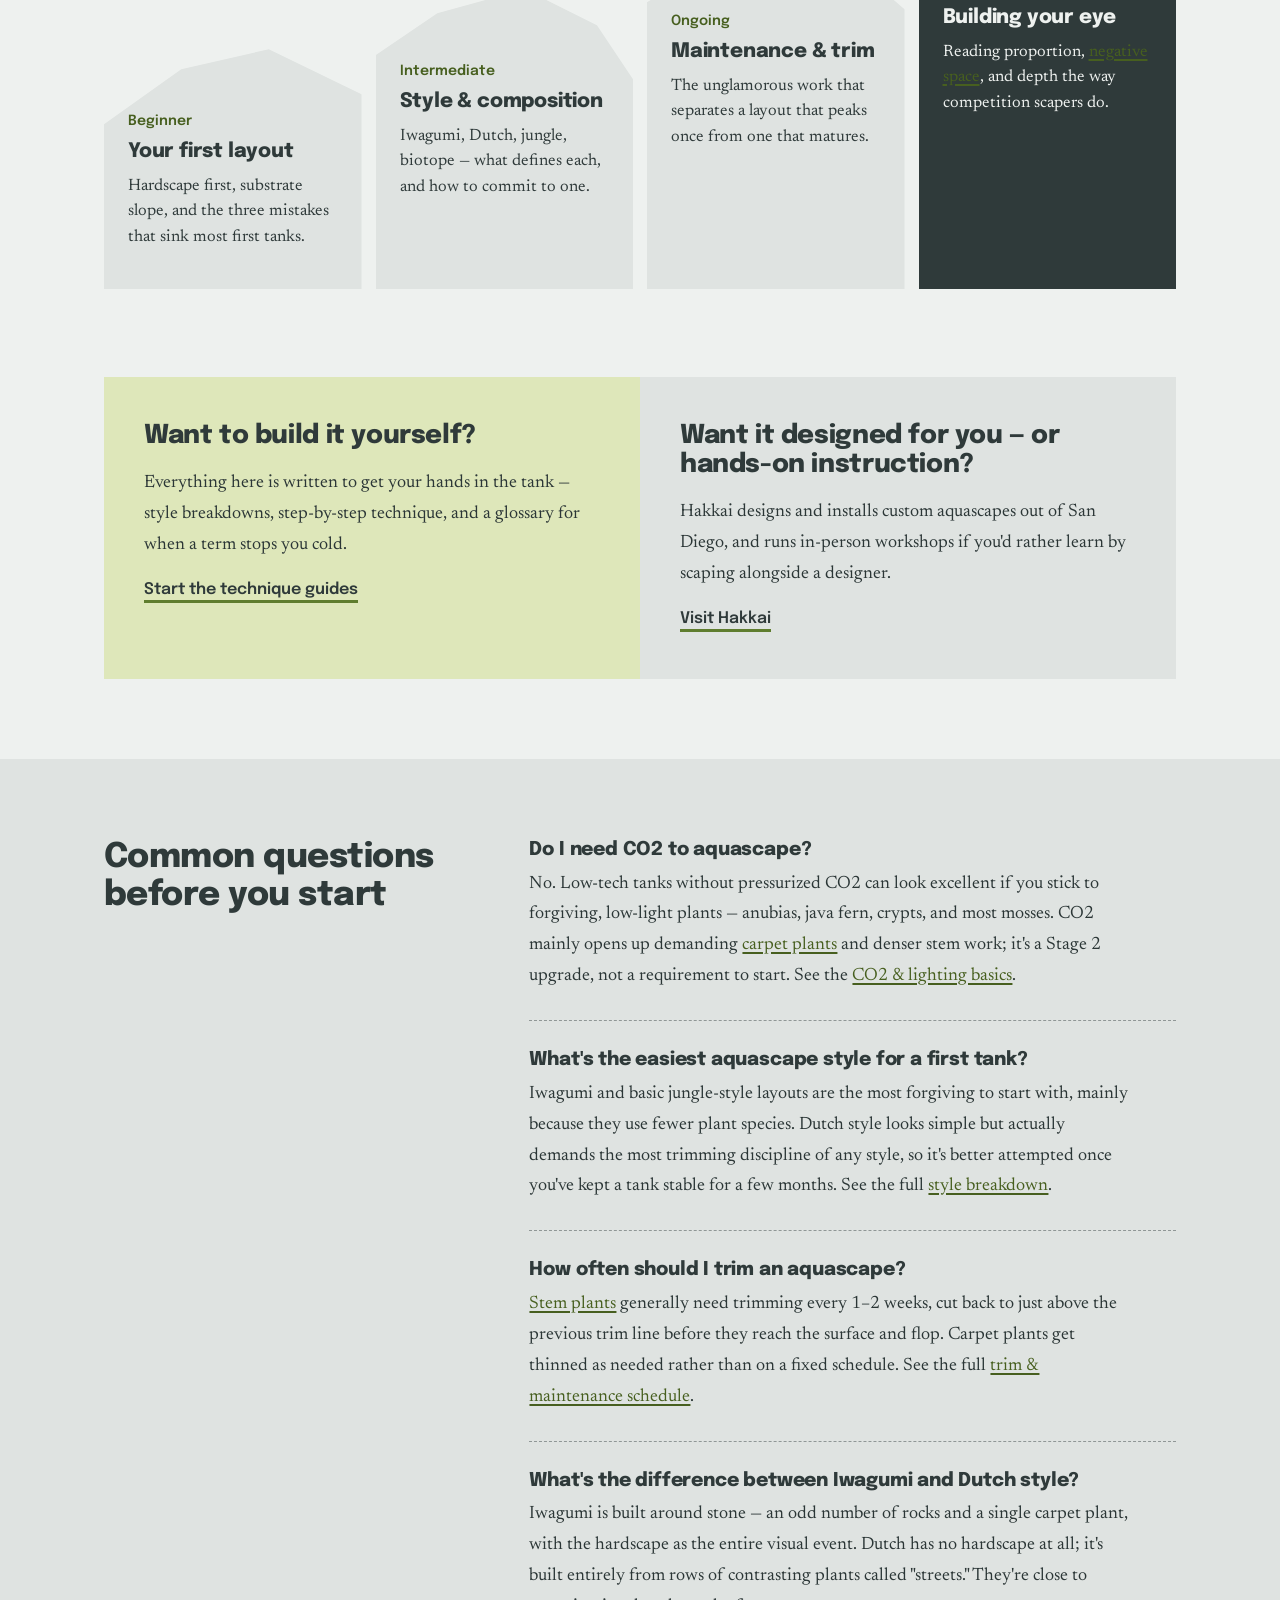
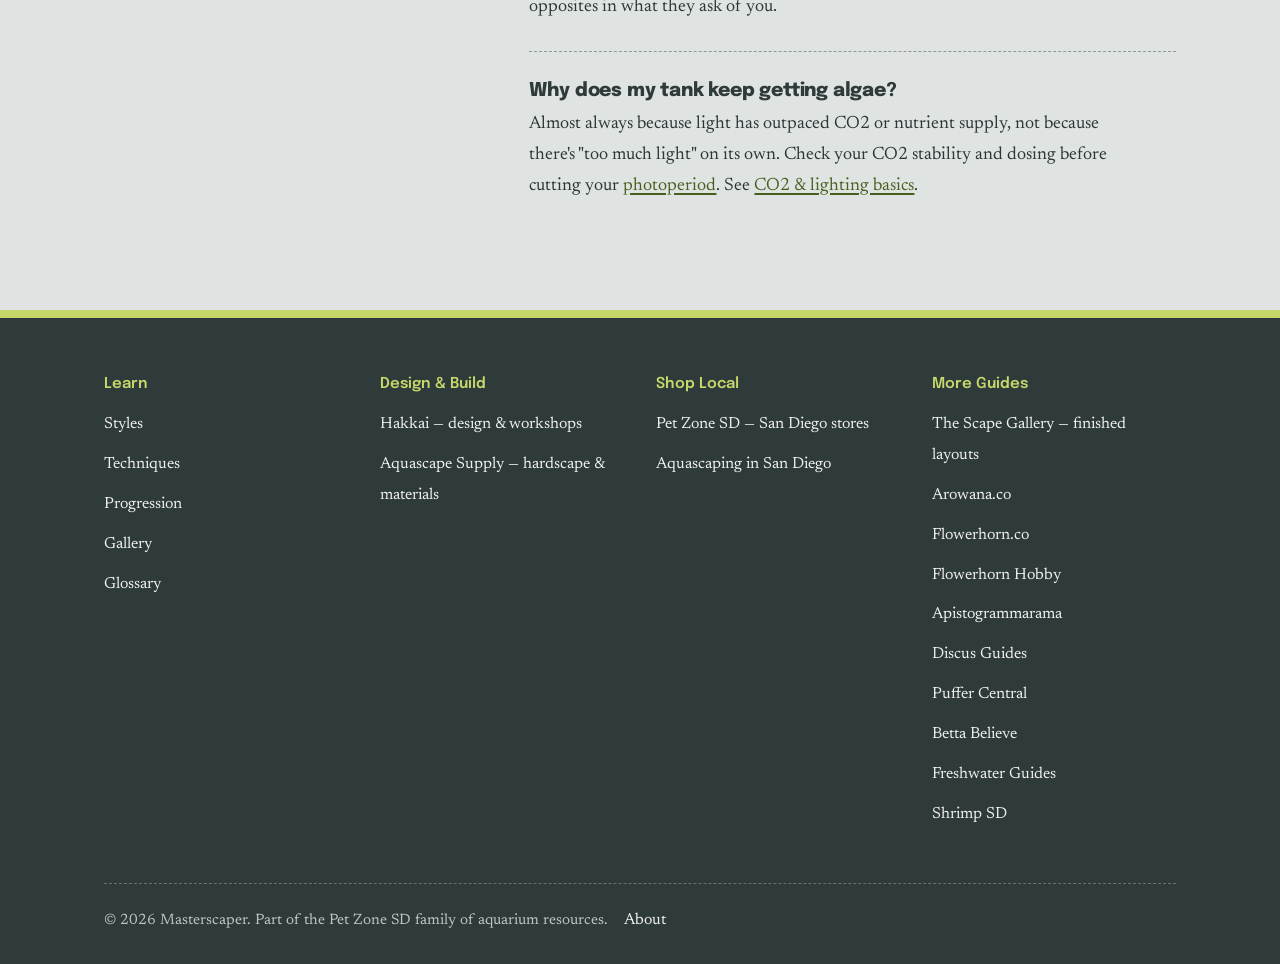
==== commit 6abeb0dd: "Cross-link homepage jargon to Techniques and Glossary The homepage hero, hero-diagram caption, "buil" ====
--- a/index.html
+++ b/index.html
@@ -51,7 +51,7 @@
     <div>
       <div class="eyebrow">A field manual for aquascaping</div>
       <h1>Anyone can put a rock in a tank. <em>Few place it</em> on purpose.</h1>
-      <p>Masterscaper is where you learn the technique behind the layouts you admire — hardscape placement, planting order, trim schedules, and the style traditions that shape them.</p>
+      <p>Masterscaper is where you learn the technique behind the layouts you admire — <a href="/techniques/#hardscape">hardscape placement</a>, <a href="/techniques/#planting">planting order</a>, <a href="/techniques/#maintenance">trim schedules</a>, and the <a href="/styles/">style traditions</a> that shape them.</p>
       <div class="actions">
         <a href="/techniques/" class="btn btn-primary">Start with technique</a>
         <a href="/styles/" class="btn btn-secondary">Browse styles</a>
@@ -135,7 +135,7 @@
 <polyline points="76.0,173.6 50.0,141.6" fill="none" stroke="#2f3a3a" stroke-width="1.6"/><circle cx="50.0" cy="141.6" r="3" fill="#2f3a3a"/><text class="nm" x="10" y="135.6" text-anchor="start">Soeishi</text>
 </svg>
 <figcaption>
-<div><b>Oyaishi</b>The main stone: largest, set off-center on the golden section, and it sets the angle the others answer.</div>
+<div><b><a href="/glossary/#oyaishi">Oyaishi</a></b>The main stone: largest, set off-center on the golden section, and it sets the angle the others answer.</div>
 <div><b>Fukuishi</b>The secondary stone: smaller, placed on the longer side so the three tops make an unequal triangle.</div>
 <div><b>Soeishi</b>The tertiary stone: smallest, tucked in beside the oyaishi to carry the line down to the substrate.</div>
 </figcaption>
@@ -172,7 +172,7 @@
       <div class="track">
         <span class="num">Master</span>
         <h3>Building your eye</h3>
-        <p>Reading proportion, negative space, and depth the way competition scapers do.</p>
+        <p>Reading proportion, <a href="/glossary/#negative-space">negative space</a>, and depth the way competition scapers do.</p>
       </div>
     </div>
   </div>
@@ -198,7 +198,7 @@
     <h2>Common questions before you start</h2>
     <div class="faq-item">
       <h3>Do I need CO2 to aquascape?</h3>
-      <p>No. Low-tech tanks without pressurized CO2 can look excellent if you stick to forgiving, low-light plants — anubias, java fern, crypts, and most mosses. CO2 mainly opens up demanding carpet plants and denser stem work; it's a Stage 2 upgrade, not a requirement to start. See the <a href="/techniques/#co2-light">CO2 & lighting basics</a>.</p>
+      <p>No. Low-tech tanks without pressurized CO2 can look excellent if you stick to forgiving, low-light plants — anubias, java fern, crypts, and most mosses. CO2 mainly opens up demanding <a href="/glossary/#carpet-plant">carpet plants</a> and denser stem work; it's a Stage 2 upgrade, not a requirement to start. See the <a href="/techniques/#co2-light">CO2 & lighting basics</a>.</p>
     </div>
     <div class="faq-item">
       <h3>What's the easiest aquascape style for a first tank?</h3>
@@ -206,7 +206,7 @@
     </div>
     <div class="faq-item">
       <h3>How often should I trim an aquascape?</h3>
-      <p>Stem plants generally need trimming every 1–2 weeks, cut back to just above the previous trim line before they reach the surface and flop. Carpet plants get thinned as needed rather than on a fixed schedule. See the full <a href="/techniques/#maintenance">trim & maintenance schedule</a>.</p>
+      <p><a href="/glossary/#stem-plant">Stem plants</a> generally need trimming every 1–2 weeks, cut back to just above the previous trim line before they reach the surface and flop. Carpet plants get thinned as needed rather than on a fixed schedule. See the full <a href="/techniques/#maintenance">trim & maintenance schedule</a>.</p>
     </div>
     <div class="faq-item">
       <h3>What's the difference between Iwagumi and Dutch style?</h3>
@@ -214,7 +214,7 @@
     </div>
     <div class="faq-item">
       <h3>Why does my tank keep getting algae?</h3>
-      <p>Almost always because light has outpaced CO2 or nutrient supply, not because there's "too much light" on its own. Check your CO2 stability and dosing before cutting your photoperiod. See <a href="/techniques/#co2-light">CO2 & lighting basics</a>.</p>
+      <p>Almost always because light has outpaced CO2 or nutrient supply, not because there's "too much light" on its own. Check your CO2 stability and dosing before cutting your <a href="/glossary/#photoperiod">photoperiod</a>. See <a href="/techniques/#co2-light">CO2 & lighting basics</a>.</p>
     </div>
   </div>
 </section>
--- a/styles.css
+++ b/styles.css
@@ -98,6 +98,14 @@
 .page-hero p + p{margin-top:14px;}
 .crumb{font-size:14px;color:var(--muted);margin-bottom:8px;}
 
+/* on-page jump nav for long, multi-section guides */
+.page-toc{padding:18px 0;border-bottom:1.5px dashed rgba(47,58,58,.4);}
+.page-toc .wrap{display:flex;flex-wrap:wrap;align-items:baseline;gap:8px 22px;}
+.page-toc .toc-label{font-family:var(--display);font-weight:700;font-size:12.5px;letter-spacing:.06em;text-transform:uppercase;color:var(--muted);}
+.page-toc a{font-family:var(--display);font-weight:600;font-size:14.5px;color:var(--moss-ink);text-decoration:none;white-space:nowrap;}
+.page-toc a:hover,.page-toc a:focus-visible{color:var(--slate);text-decoration:underline;text-decoration-color:var(--moss);text-decoration-thickness:2px;text-underline-offset:4px;}
+section[id]{scroll-margin-top:16px;}
+
 /* content sections: alternating paper and granite, no rules */
 section{padding:68px 0;}
 section:not(.hero):not(.page-hero):not(.tracks):not(.split):not(.faq):nth-of-type(even){background:var(--granite);}
@@ -138,6 +146,10 @@
     linear-gradient(var(--c),var(--c)) 100% 100%/16px 2px,
     linear-gradient(var(--c),var(--c)) 100% 100%/2px 16px;
   background-repeat:no-repeat;
+}
+.card .cap{
+  font-family:var(--display);font-size:13px;line-height:1.4;
+  color:var(--muted);text-align:center;margin:6px 10px 0;
 }
 
 .callout{
@@ -239,7 +251,7 @@
 
 /* gallery: salon hang */
 .grid-3{display:grid;grid-template-columns:1.5fr 1fr 1fr;gap:28px;align-items:end;margin-bottom:6px;}
-.card{background:none;padding:0;}
+.card{background:none;padding:0;margin:0;}
 .grid-3 .card:nth-child(1) .img-slot.photo{aspect-ratio:4/3;}
 .grid-3 .card:nth-child(2) .img-slot.photo{aspect-ratio:3/4;}
 .grid-3 .card:nth-child(3) .img-slot.photo{aspect-ratio:1/1;}
@@ -295,16 +307,19 @@
   .sheet figcaption{grid-template-columns:1fr;}
   .sheet figcaption div + div{border-left:none;border-top:1.5px dashed rgba(47,58,58,.5);}
   .sheet{box-shadow:6px 6px 0 rgba(47,58,58,.12);}
+  .page-toc{padding:14px 0;}
+  .page-toc .wrap{gap:6px 14px;}
+  .page-toc a{font-size:13.5px;}
 
   .nav-toggle{display:flex;}
-  nav{
+  #site-nav{
     display:none;order:3;width:100%;flex-direction:column;align-items:stretch;gap:0;
     margin-top:14px;border-top:2px solid var(--slate);
   }
-  nav.open{display:flex;}
-  nav a{font-size:17px;padding:14px 6px;min-height:48px;border-bottom:1.5px dashed rgba(47,58,58,.35);}
-  nav a:last-child{border-bottom:none;}
-  nav a.active{background:var(--lichen);}
+  #site-nav.open{display:flex;}
+  #site-nav a{font-size:17px;padding:14px 6px;min-height:48px;border-bottom:1.5px dashed rgba(47,58,58,.35);}
+  #site-nav a:last-child{border-bottom:none;}
+  #site-nav a.active{background:var(--lichen);}
 }
 
 /* skip link, main landmark, scroll offsets */
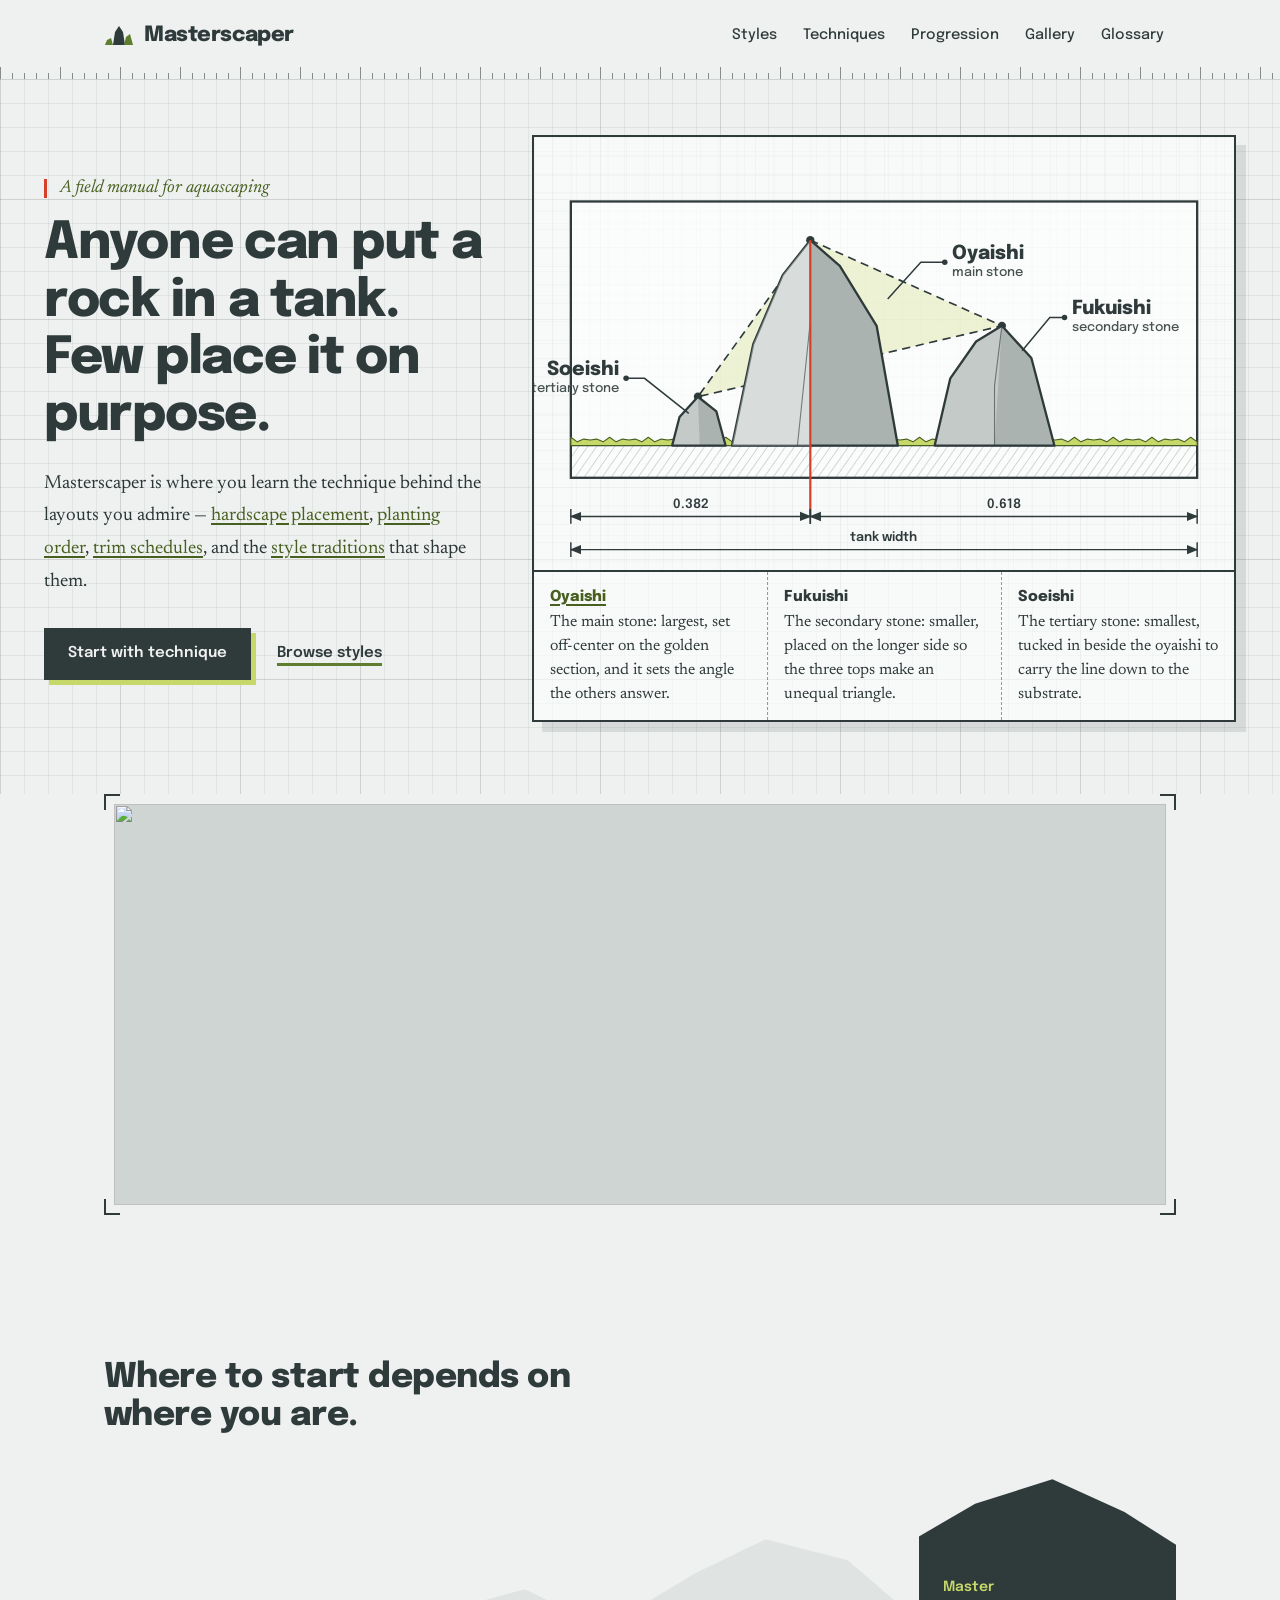
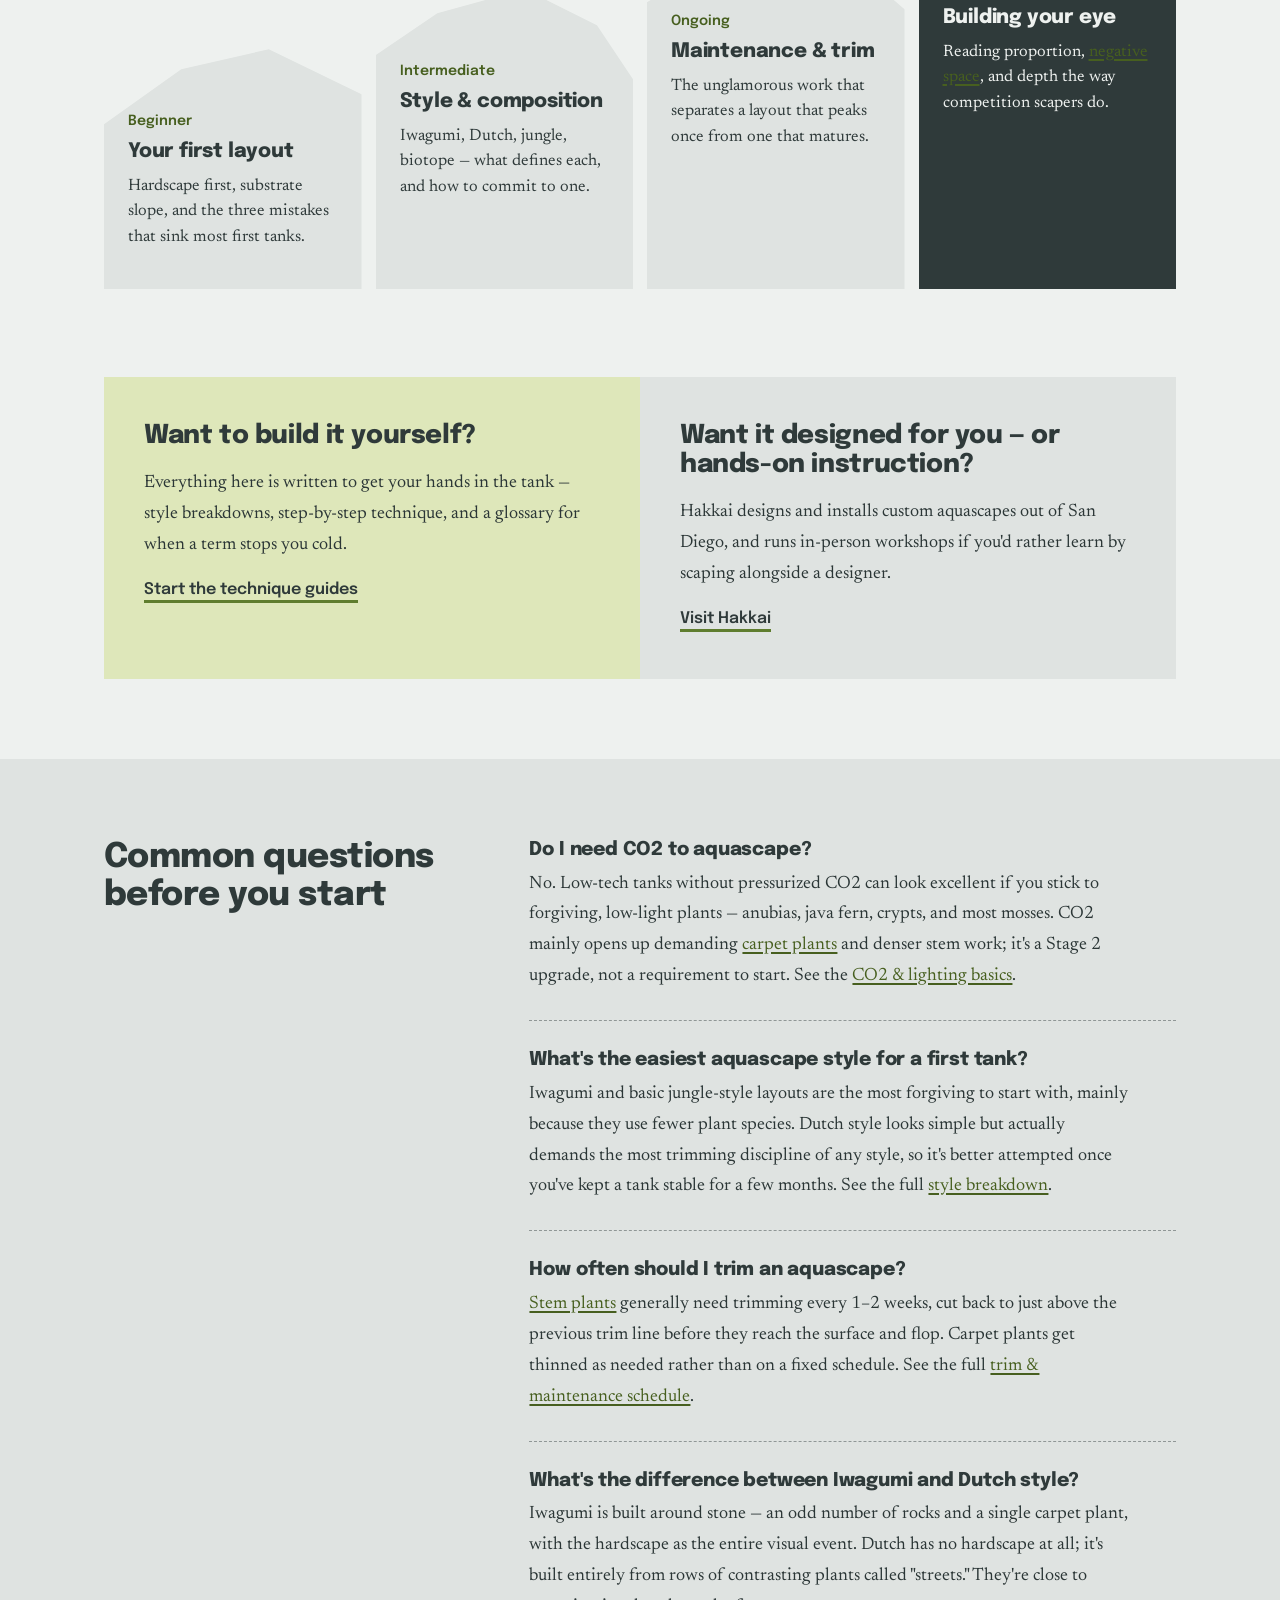
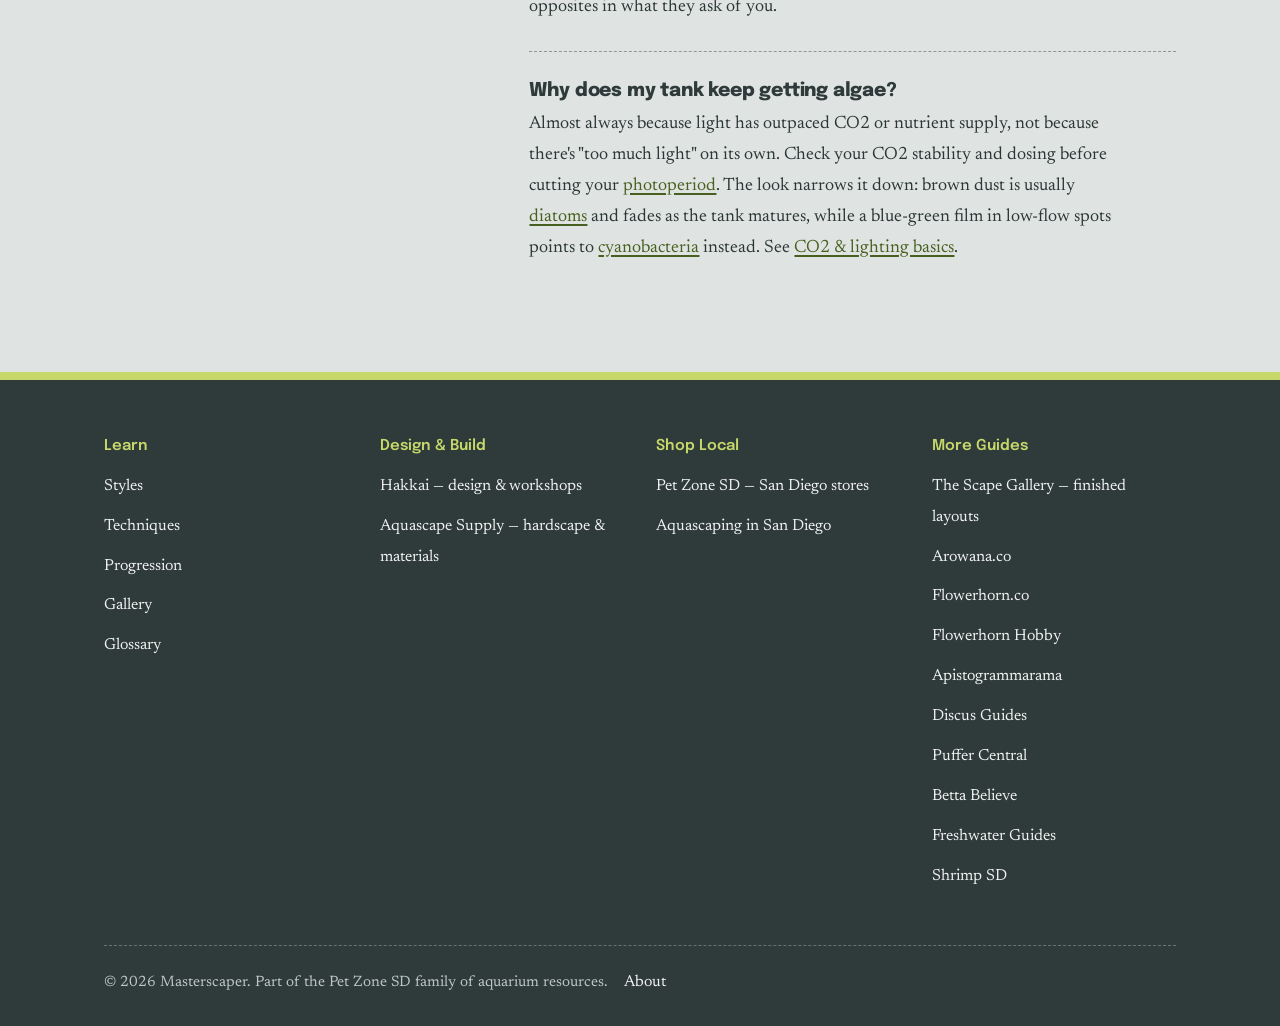
==== commit a6a5440e: "Cross-link diatoms/cyanobacteria from homepage algae FAQ The homepage FAQ ("Why does my tank keep ge" ====
--- a/index.html
+++ b/index.html
@@ -214,7 +214,7 @@
     </div>
     <div class="faq-item">
       <h3>Why does my tank keep getting algae?</h3>
-      <p>Almost always because light has outpaced CO2 or nutrient supply, not because there's "too much light" on its own. Check your CO2 stability and dosing before cutting your <a href="/glossary/#photoperiod">photoperiod</a>. See <a href="/techniques/#co2-light">CO2 & lighting basics</a>.</p>
+      <p>Almost always because light has outpaced CO2 or nutrient supply, not because there's "too much light" on its own. Check your CO2 stability and dosing before cutting your <a href="/glossary/#photoperiod">photoperiod</a>. The look narrows it down: brown dust is usually <a href="/glossary/#diatoms">diatoms</a> and fades as the tank matures, while a blue-green film in low-flow spots points to <a href="/glossary/#cyanobacteria">cyanobacteria</a> instead. See <a href="/techniques/#co2-light">CO2 & lighting basics</a>.</p>
     </div>
   </div>
 </section>
@@ -323,7 +323,7 @@
     {
       "@type": "Question",
       "name": "Why does my tank keep getting algae?",
-      "acceptedAnswer": {"@type": "Answer", "text": "Almost always because light has outpaced CO2 or nutrient supply, not because there's too much light on its own. Check CO2 stability and dosing before cutting the photoperiod."}
+      "acceptedAnswer": {"@type": "Answer", "text": "Almost always because light has outpaced CO2 or nutrient supply, not because there's too much light on its own. Check CO2 stability and dosing before cutting the photoperiod. Brown dust is usually diatoms and fades as the tank matures, while a blue-green film in low-flow spots points to cyanobacteria instead."}
     }
   ]
 }
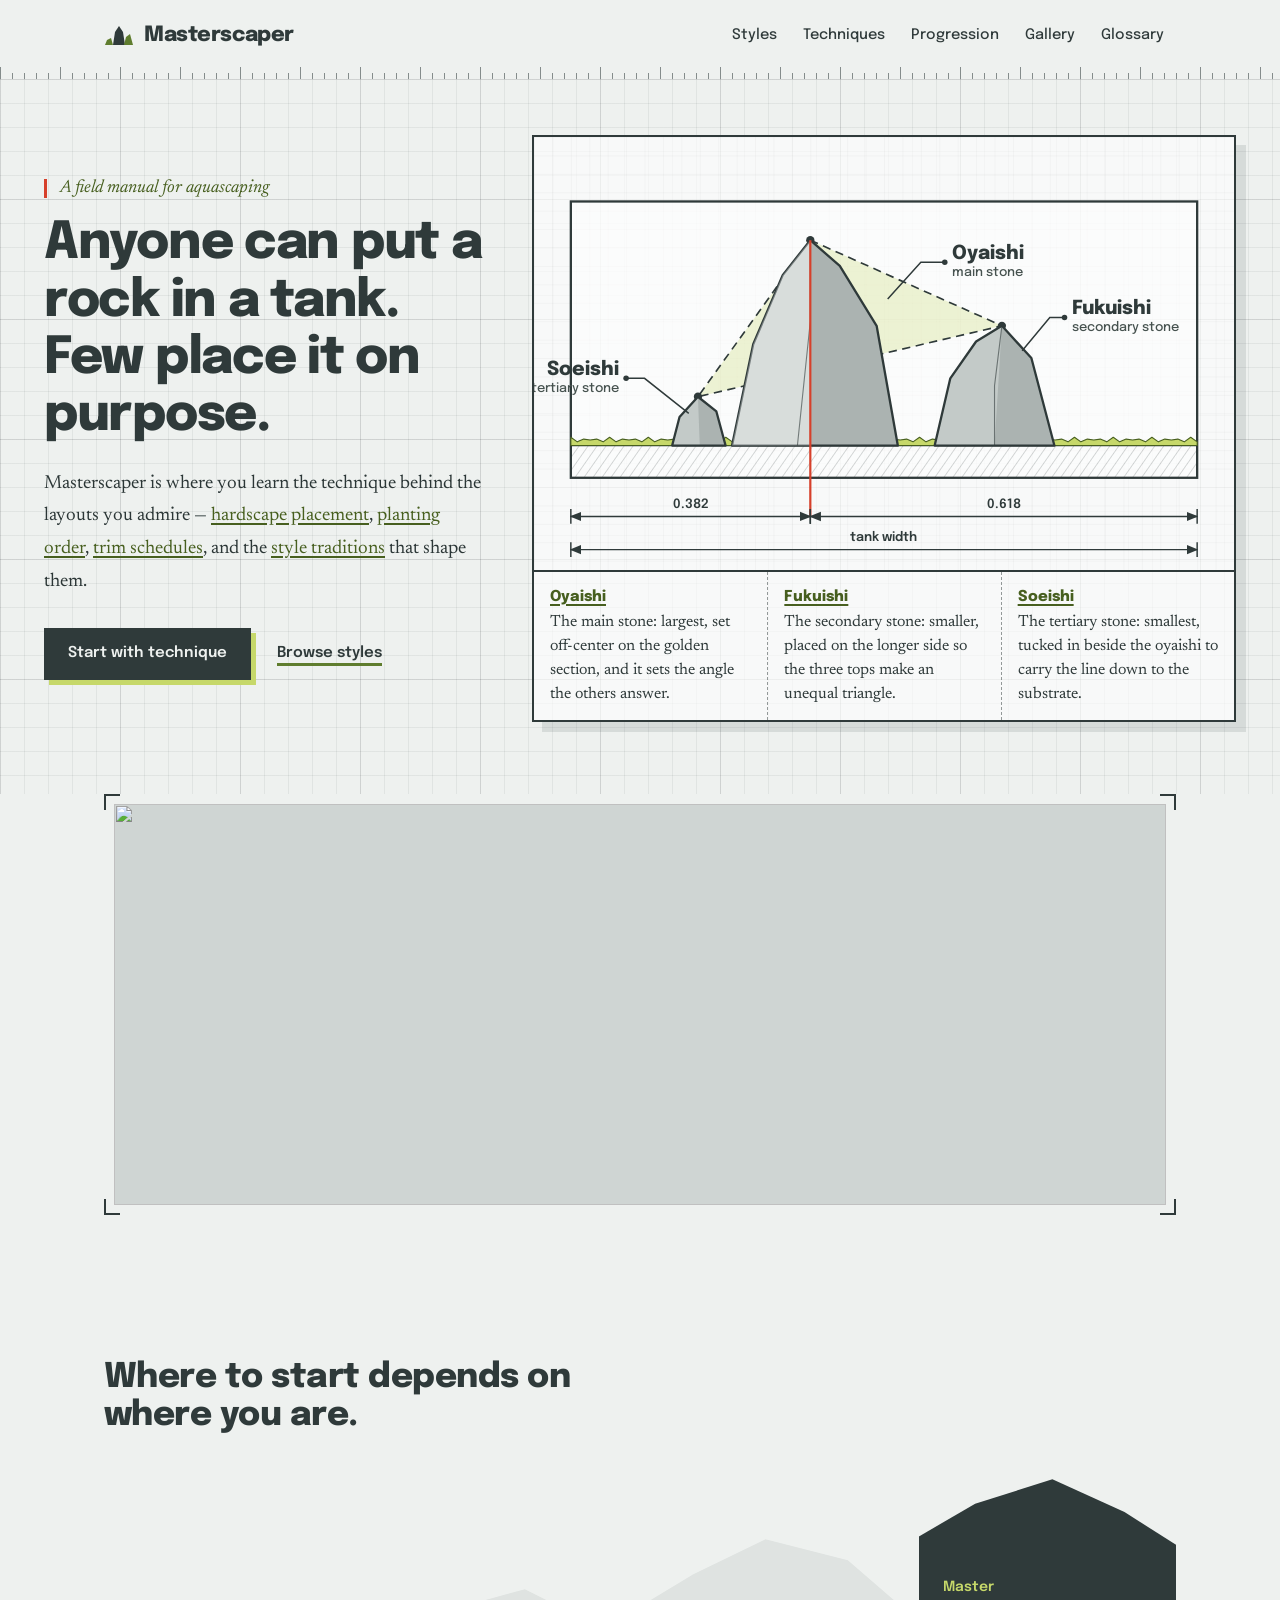
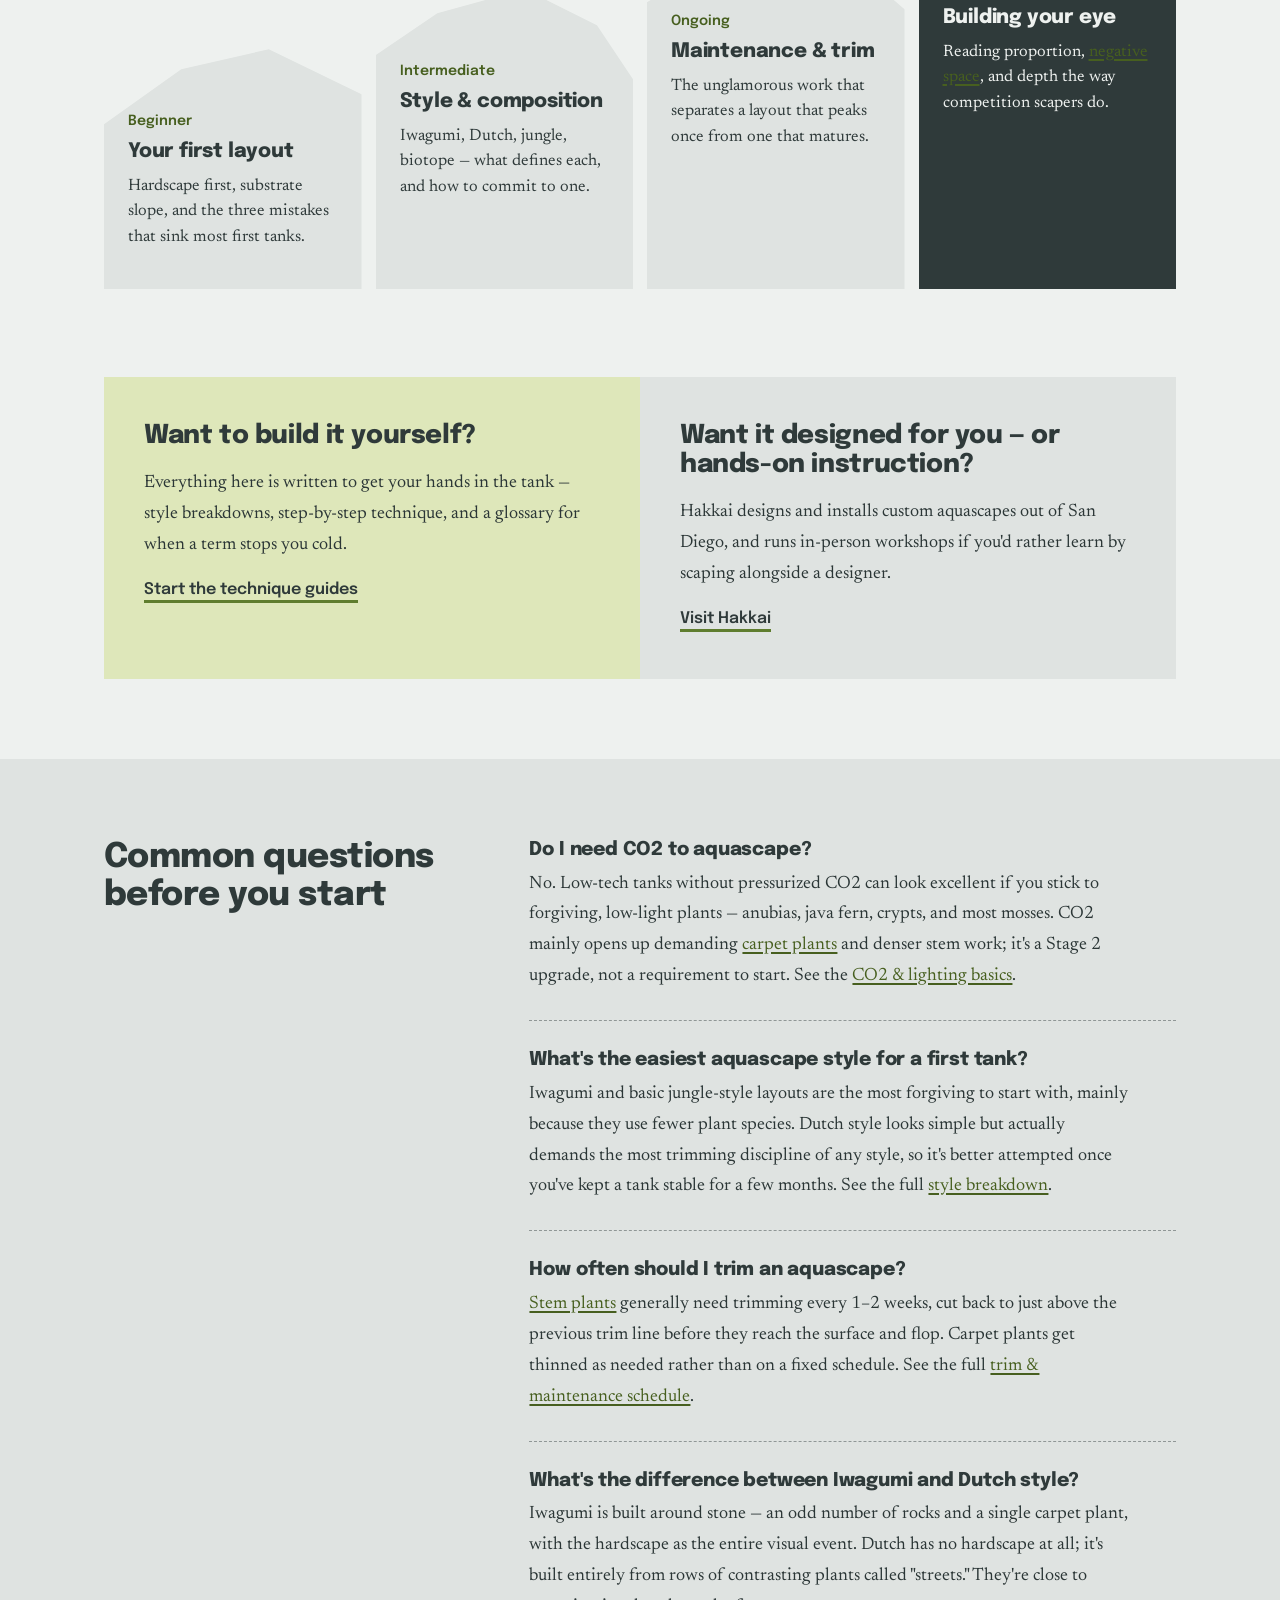
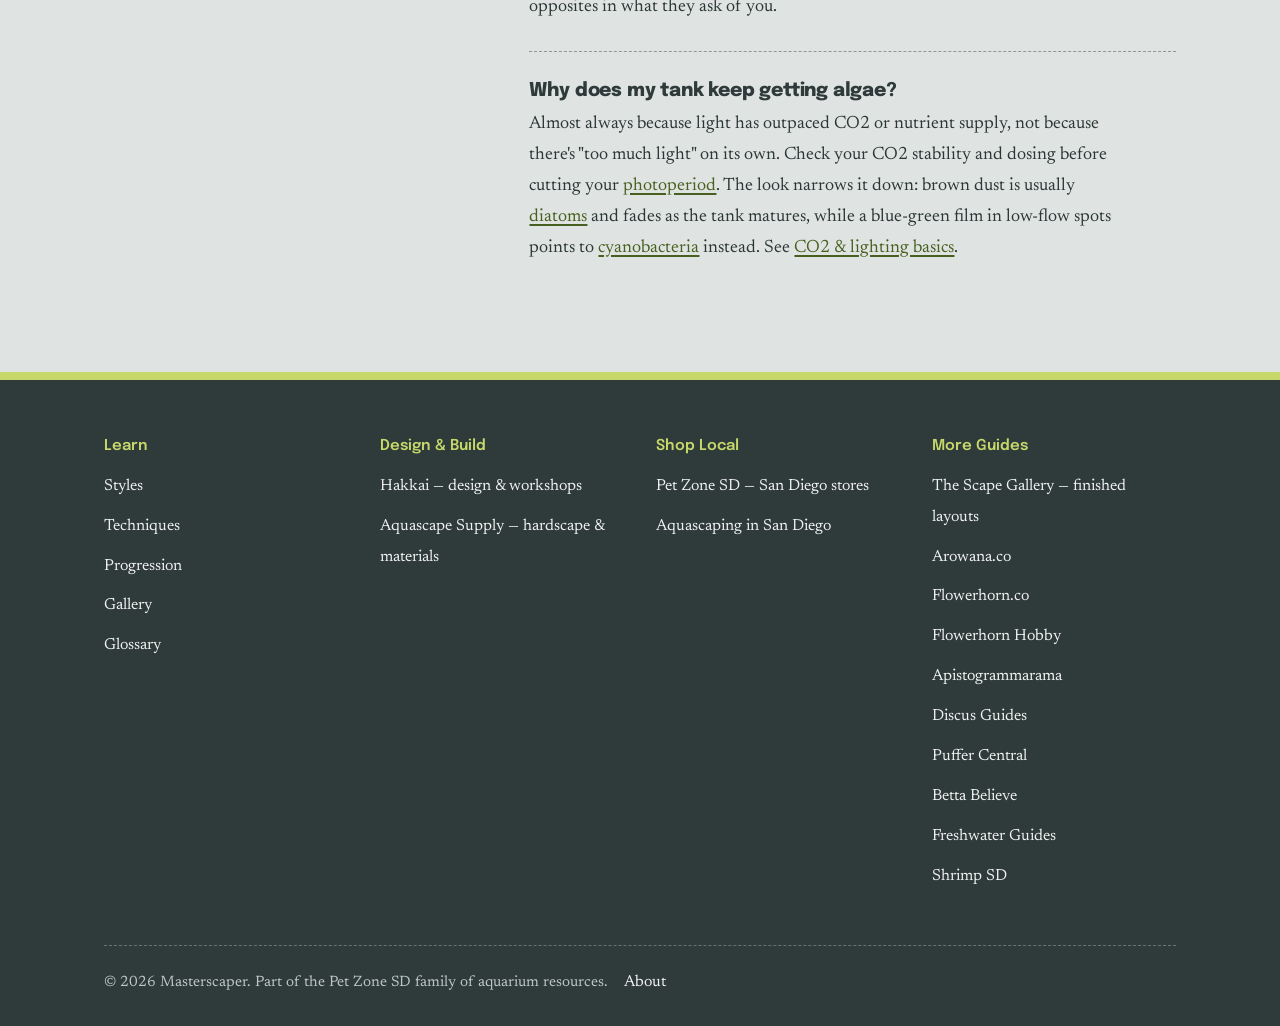
==== commit 3d9d8835: "Add missing Fukuishi/Soeishi glossary entries, link from homepage figure The homepage Iwagumi figure" ====
--- a/index.html
+++ b/index.html
@@ -136,8 +136,8 @@
 </svg>
 <figcaption>
 <div><b><a href="/glossary/#oyaishi">Oyaishi</a></b>The main stone: largest, set off-center on the golden section, and it sets the angle the others answer.</div>
-<div><b>Fukuishi</b>The secondary stone: smaller, placed on the longer side so the three tops make an unequal triangle.</div>
-<div><b>Soeishi</b>The tertiary stone: smallest, tucked in beside the oyaishi to carry the line down to the substrate.</div>
+<div><b><a href="/glossary/#fukuishi">Fukuishi</a></b>The secondary stone: smaller, placed on the longer side so the three tops make an unequal triangle.</div>
+<div><b><a href="/glossary/#soeishi">Soeishi</a></b>The tertiary stone: smallest, tucked in beside the oyaishi to carry the line down to the substrate.</div>
 </figcaption>
 </figure>
   </div>
--- a/styles.css
+++ b/styles.css
@@ -105,6 +105,11 @@
 .page-toc a{font-family:var(--display);font-weight:600;font-size:14.5px;color:var(--moss-ink);text-decoration:none;white-space:nowrap;}
 .page-toc a:hover,.page-toc a:focus-visible{color:var(--slate);text-decoration:underline;text-decoration-color:var(--moss);text-decoration-thickness:2px;text-underline-offset:4px;}
 section[id]{scroll-margin-top:16px;}
+
+/* A-Z letter jump nav variant, for the Glossary */
+.page-toc.az-toc .wrap{gap:6px 14px;}
+.page-toc.az-toc a,.page-toc.az-toc .toc-off{font-size:15px;min-width:1ch;text-align:center;}
+.page-toc.az-toc .toc-off{font-family:var(--display);font-weight:600;color:var(--muted);opacity:.4;}
 
 /* content sections: alternating paper and granite, no rules */
 section{padding:68px 0;}
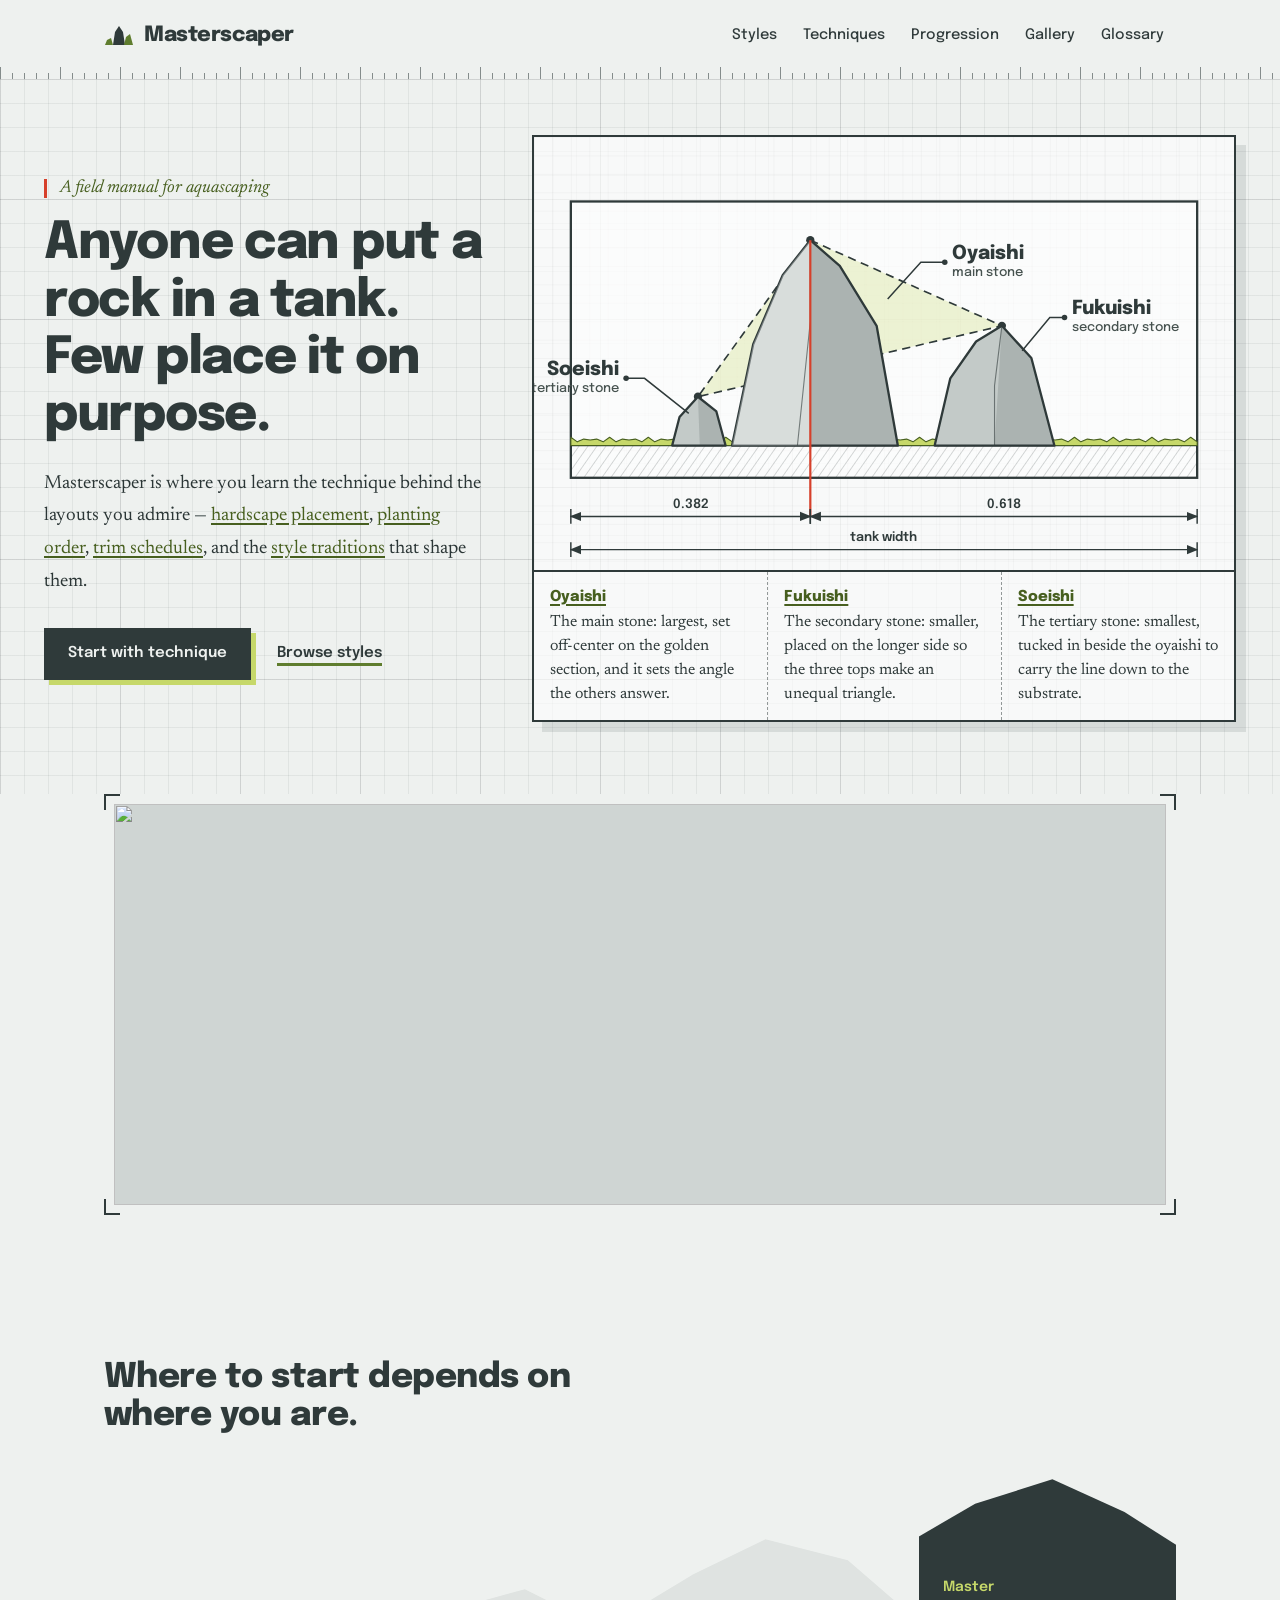
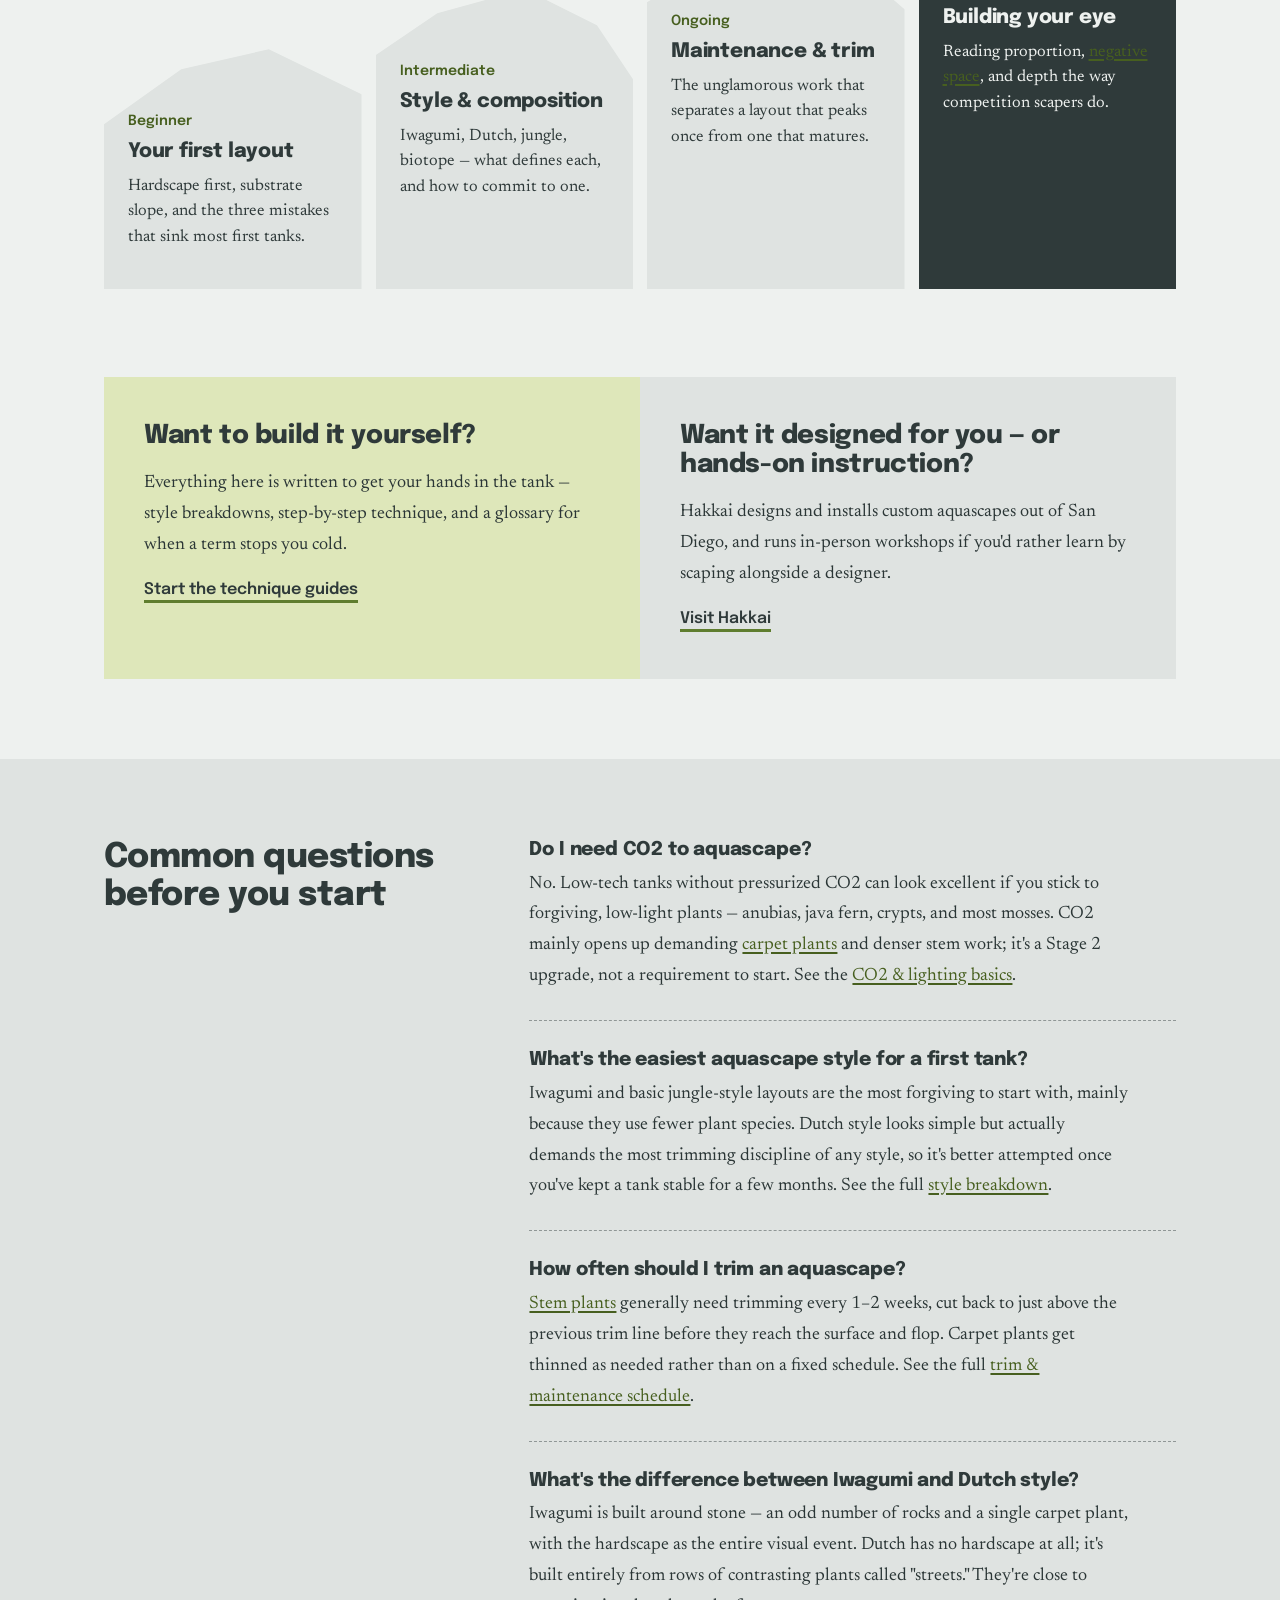
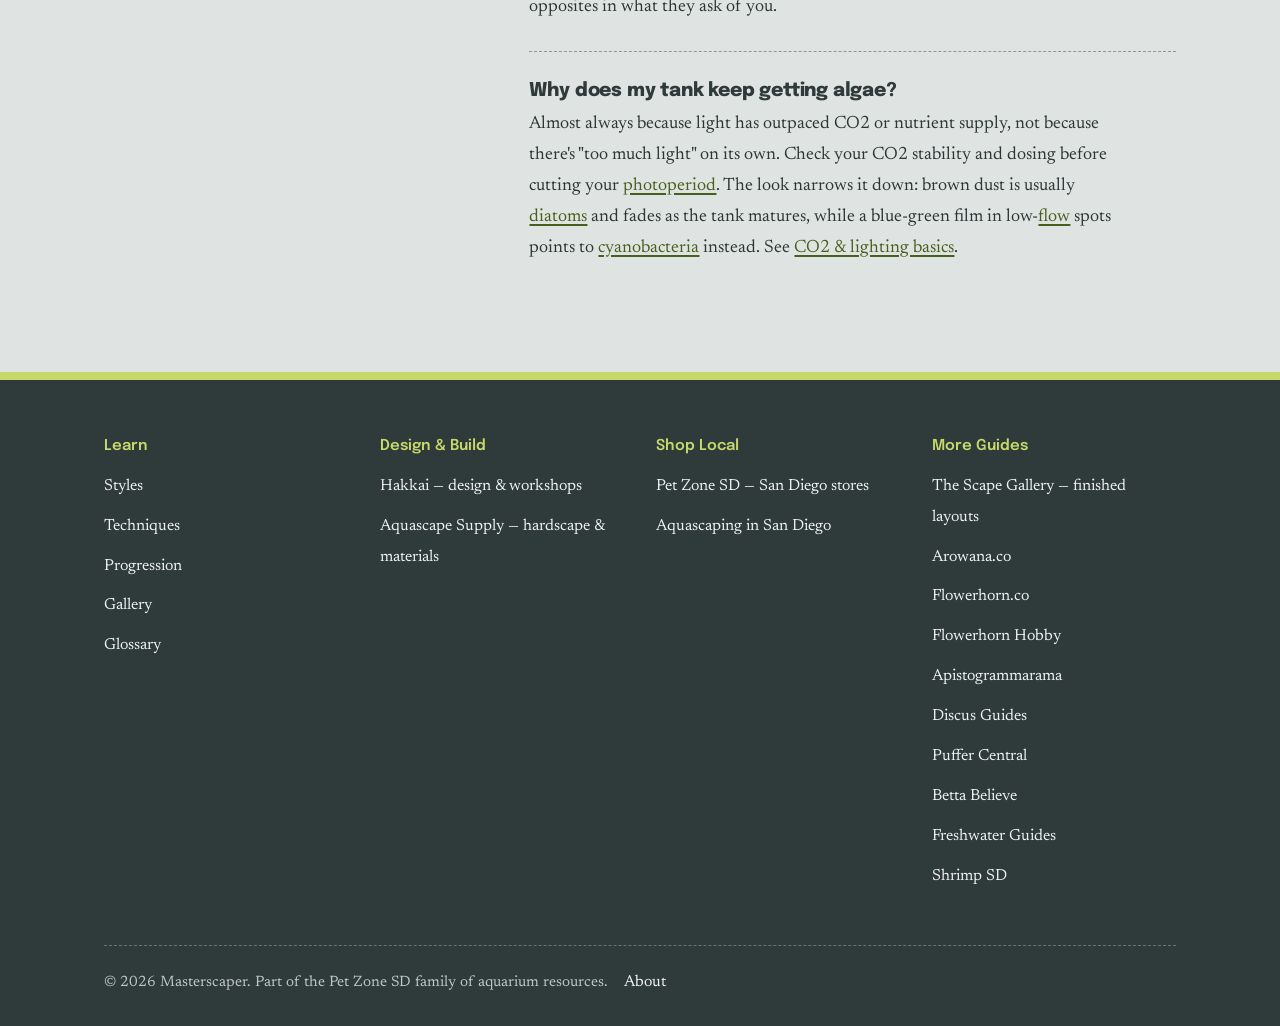
==== commit 172b0d44: "Cross-link "flow" glossary term from algae FAQ/callout on home and Techniques Both already linked di" ====
--- a/index.html
+++ b/index.html
@@ -214,7 +214,7 @@
     </div>
     <div class="faq-item">
       <h3>Why does my tank keep getting algae?</h3>
-      <p>Almost always because light has outpaced CO2 or nutrient supply, not because there's "too much light" on its own. Check your CO2 stability and dosing before cutting your <a href="/glossary/#photoperiod">photoperiod</a>. The look narrows it down: brown dust is usually <a href="/glossary/#diatoms">diatoms</a> and fades as the tank matures, while a blue-green film in low-flow spots points to <a href="/glossary/#cyanobacteria">cyanobacteria</a> instead. See <a href="/techniques/#co2-light">CO2 & lighting basics</a>.</p>
+      <p>Almost always because light has outpaced CO2 or nutrient supply, not because there's "too much light" on its own. Check your CO2 stability and dosing before cutting your <a href="/glossary/#photoperiod">photoperiod</a>. The look narrows it down: brown dust is usually <a href="/glossary/#diatoms">diatoms</a> and fades as the tank matures, while a blue-green film in low-<a href="/glossary/#flow">flow</a> spots points to <a href="/glossary/#cyanobacteria">cyanobacteria</a> instead. See <a href="/techniques/#co2-light">CO2 & lighting basics</a>.</p>
     </div>
   </div>
 </section>
